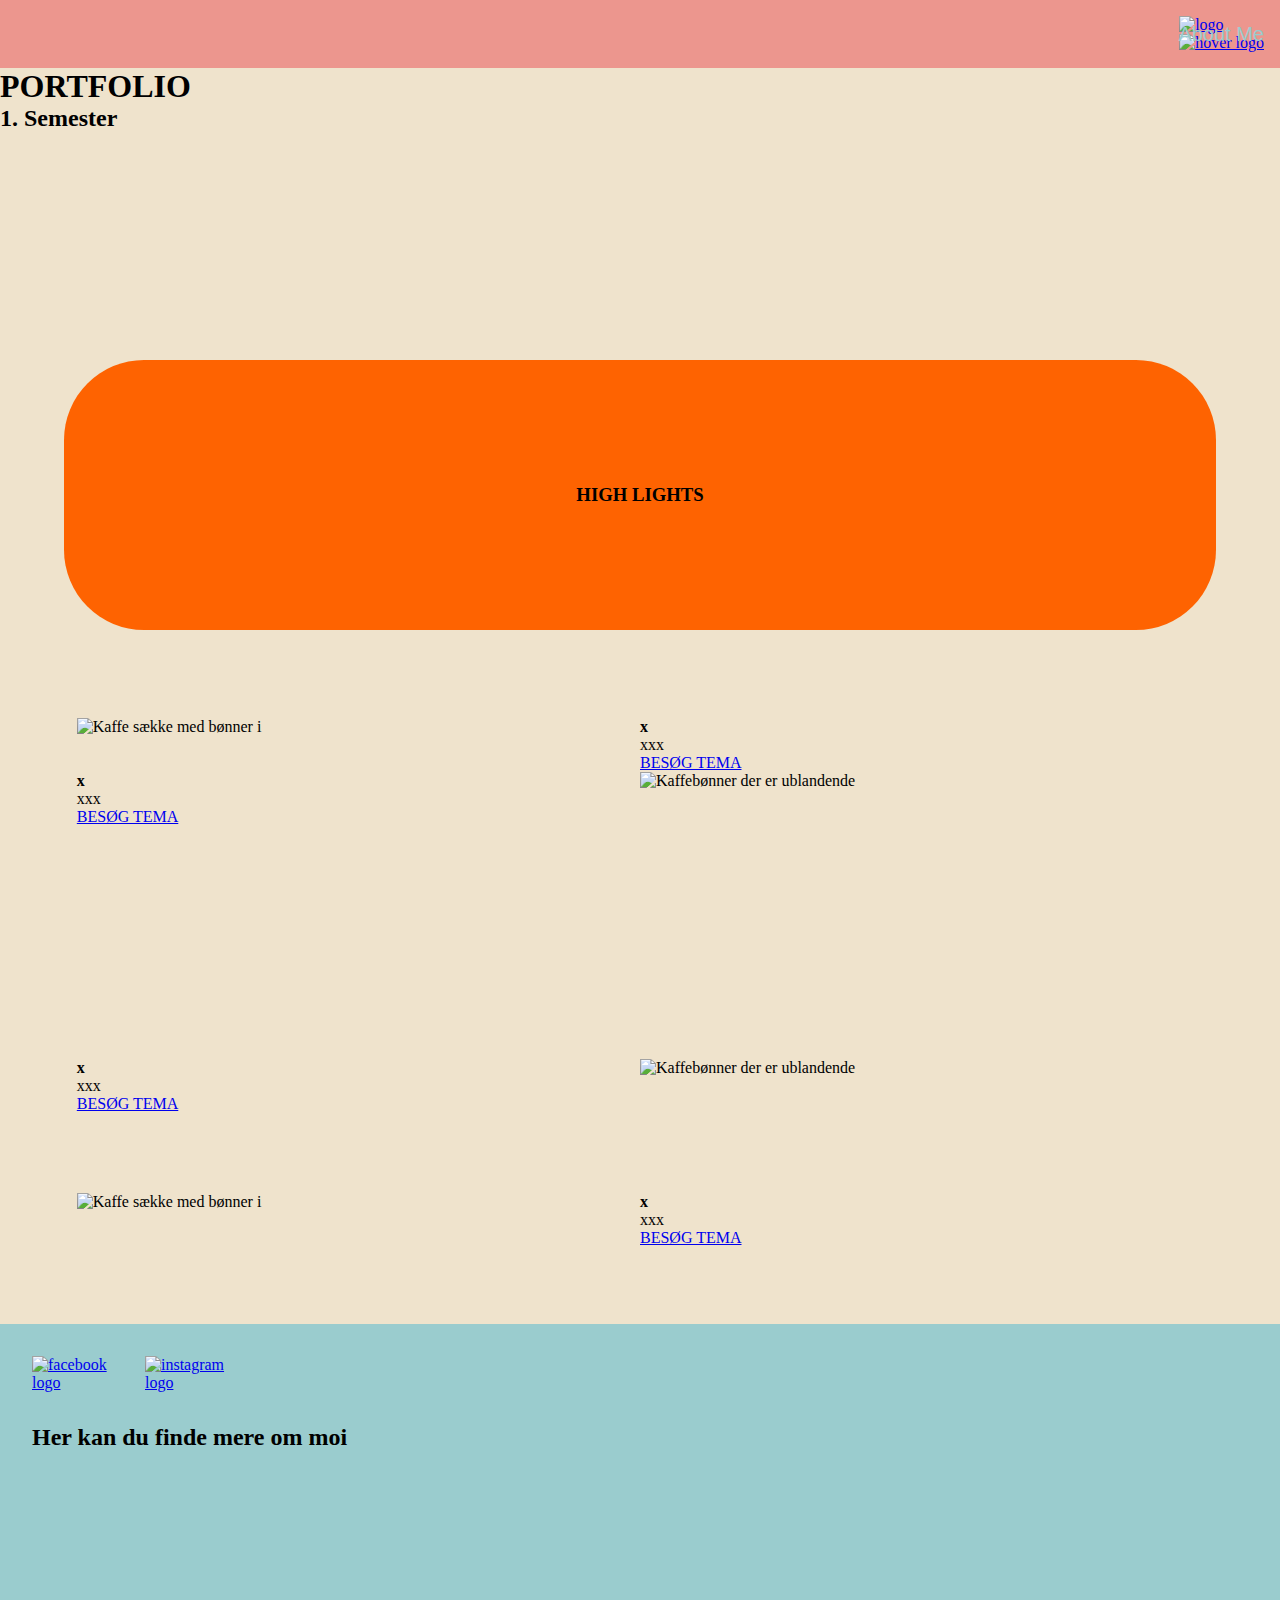
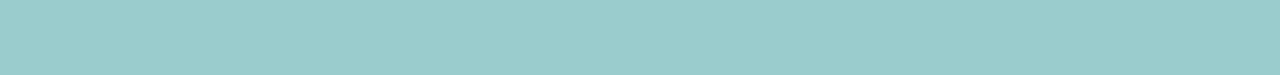
==== index.html @ 937b58b4 "forside, header, footer" ====
<!DOCTYPE html>
<html lang="da">

<head>
    <meta charset="UTF-8">
    <meta name="viewport" content="width=device-width, initial-scale=1.0">

    <meta name="robots" content="noindex">
    <title>Portfolio</title>
    <link rel="stylesheet" href="general.css">
</head>

<body>
    <header>
        <div class="burger-menu" id="burgerMenu">
            <span></span>
            <span></span>
            <span></span>
        </div>

        <ul id="menuList1">
            <li class="About"><a href="About.html">About Me</a></li>
        </ul>

        <a class="logo" href="index.html">
            <img src="img/logos/mokkariet_logo_cream.webp" alt="logo" class="base-image">
            <img src="img/logos/mokkariet_logo_d_brown.webp" alt="hover logo" class="hover-image"></a>

        <ul id="menuList2">
            <li class="Tema2"><a href="tema2.html">Tema 2</a></li>
            <li class="Tema3"><a href="tema3.html">Tema 3</a></li>
            <li class="Tema4"><a href="tema4.html">Tema 4</a></li>
            <li class="Tema5"><a href="tema5.html">Tema 5</a></li>
        </ul>
    </header>

    <main>
        <h1>PORTFOLIO</h1>
        <h2>1. Semester</h2>
        <div class="forside_menu">
            <img src="img/" alt="">
            <img src="img/" alt="">
            <img src="img/" alt="">
            <img src="img/" alt="">
        </div>

        <div>
            <video class="video" src="img/groovy_mov.mp4" width="1280" height="1024" autoplay loop muted></video>
            <div class="high_lights">
                <h3>HIGH LIGHTS</h3>
            </div>
        </div>



        <div class="sektion_z">
            <div class="billede_v">
                <img class="sektion_img" src="img/marie_billeder/kaffe.jpg" alt="Kaffe sække med bønner i">
                <div class="tekst_h">
                    <h4>x</h4>
                    <p>xxx</p>
                    <div class="grid_knap">
                        <a class="knap" href="kaffebaren.html">BESØG TEMA</a>
                    </div>
                </div>
            </div>

            <div class="billede_h">
                <div class="tekst_v">
                    <h4>x</h4>
                    <p>xxx</p>
                    <div class="grid_knap">
                        <a class="knap" href="kaffebaren.html">BESØG TEMA</a>
                    </div>
                </div>
                <img class="sektion_img" src="img/marie_billeder/kaffeb_u.jpg" alt="Kaffebønner der er ublandende">
            </div>
        </div>

        <div class="sektion_z">
            <div class="billede_h">
                <div class="tekst_v">
                    <h4>x</h4>
                    <p>xxx</p>
                    <div class="grid_knap">
                        <a class="knap" href="kaffebaren.html">BESØG TEMA</a>
                    </div>
                </div>
                <img class="sektion_img" src="img/marie_billeder/kaffeb_u.jpg" alt="Kaffebønner der er ublandende">
            </div>

            <div class="billede_v">
                <img class="sektion_img" src="img/marie_billeder/kaffe.jpg" alt="Kaffe sække med bønner i">
                <div class="tekst_h">
                    <h4>x</h4>
                    <p>xxx</p>
                    <div class="grid_knap">
                        <a class="knap" href="kaffebaren.html">BESØG TEMA</a>
                    </div>
                </div>
            </div>
        </div>


    </main>



    <footer>
        <div>
            <div class="find_os">
                <div class="logos">
                    <a href="https://www.facebook.com/Mokkarietjagtvej/?ref=bookmarks" class="facebook"><img
                            src="img/logos/facebook.png" alt="facebook logo"></a>
                    <a href="https://www.instagram.com/mokkariet/" class="instagram"><img src="img/logos/instagram.png"
                            alt="instagram logo"></a>
                </div>

                <h2>Her kan du finde mere om moi</h2>
            </div>

            <div class="footer_tekst">

            </div>
        </div>

    </footer>
    <script src="script.js"></script>

</body>
---- general.css ----
* {
  margin: 0;
  padding: 0;
  box-sizing: border-box;
}
img {
  width: 100%;
  height: auto;
  display: block;
}

/****variable****/
/** farver **/
:root {
  --blue: #9accce;
  --yellow: #f3bd06;
  --beige: #efe3cc;
  --orange: #fe6301;
  --pink: #ec968e;
  --black: #050000;
}

/*** header og menu ***/
header {
  background-color: var(--pink);
  justify-content: space-between;
}
/**** burger menu ****/
.burger-menu {
  display: flex;
  flex-direction: column;
  justify-content: space-between;
  width: 30px;
  height: 20px;
  cursor: pointer;
  position: absolute;
  top: 20px;
  right: 15px;
  z-index: 1100;
}

.burger-menu span {
  display: block;
  height: 3px;
  background-color: var(--blue);
  border-radius: 2px;
  transition: 0.3s;
}

.burger-menu:hover span {
  background-color: var(--yellow);
}

#menuList2 {
  display: none;
  flex-direction: column;
  justify-content: center;
  align-items: center;
  position: sticky; /* Gør menuen positioneret i hele vinduet */
  top: 0;
  left: 0;
  width: 100vw; /* Fuld bredde */
  height: 100vh; /* Fuld højde */
  background-color: var(--pink);
  z-index: 1000;
  gap: 20px; /* Mellemrum mellem elementer */
  text-decoration: none;
  color: var(--blue);
}

#menuList2.active {
  display: flex;
}

#menuList2 li {
  text-align: center;
}

header ul li a {
  text-decoration: none;
  color: var(--blue);
  font-size: 125%;
  font-family: Verdana, Geneva, Tahoma, sans-serif;
}
header ul li a:hover {
  color: var(--yellow);
}

/** body **/
body {
  background-color: var(--beige);
}
/** forside billede menu **/
.forside_menu {
  display: grid;
  grid-template-columns: repeat(2, 1fr);
  gap: 10px;
  width: 100%;
  grid-template-rows: auto auto auto;
  margin-bottom: 5rem;
}

.forside_menu img {
  width: 100%;
  height: auto;
  object-fit: cover;
  display: block;
}

/*** high lights sektion ***/
.video {
  position: relative;
  width: 100%;
  max-height: 30vh;
  top: 0;
  left: 0;
  object-fit: cover;
  margin-bottom: 15vh;
}

.high_lights {
  position: absolute;
  top: 60%;
  left: 50%;
  transform: translate(-50%, -50%);
  z-index: 10;
  background-color: var(--orange);
  width: 90vw;
  height: 30vh;
  border-radius: 5rem;
  display: flex;
  justify-content: center;
  align-items: center;
}

/**** ****/
.sektion_z {
  padding: 6vw;
}

.billede_v {
  display: grid;
  grid-template-columns: repeat(2, 1fr);
  margin-left: 0;
}

.tekst_h {
  margin-right: 0;
}

.billede_h {
  display: grid;
  grid-template-columns: repeat(2, 1fr);
  margin-left: 0;
  margin-bottom: 5rem;
}

.tekst_v {
  padding-top: 0;
  margin-right: 0;
}

/*******Footer******/
footer {
  background-color: var(--blue);
  display: grid;
  grid-template-columns: repeat(2, 1fr);
}

.logos {
  display: flex;
  cursor: pointer;
  padding-bottom: 2rem;
  position: static;
  top: 0;
  left: 0;
  width: 214px;
  height: auto;
  gap: 1rem;
}

.logos a:hover {
  filter: brightness(7);
  transition: transform 0.3s ease;
}

.find_os {
  padding: 2rem;
}

.footer_tekst {
  padding-left: 2rem;
  padding-bottom: 12rem;
}

/******  Desktop  *******/
@media (min-width: 800px) {
  /**** burger menu ****/
  .burger-menu {
    display: none;
    position: absolute;
  }

  /*** header ***/
  header {
    display: flex;
    justify-content: flex-end;
    align-items: center;
    position: relative;
    padding: 1rem;
  }

  #menuList1 {
    display: flex;
    list-style: none;
    gap: 20px;
    margin: 0;
    padding: 0;
    position: absolute;
  }

  /*** high light sektion ***/
  .high_lights {
    top: 55%;
  }

  /*****************/
  .forside_menu {
    grid-template-columns: repeat(4, 1fr);
  }
}
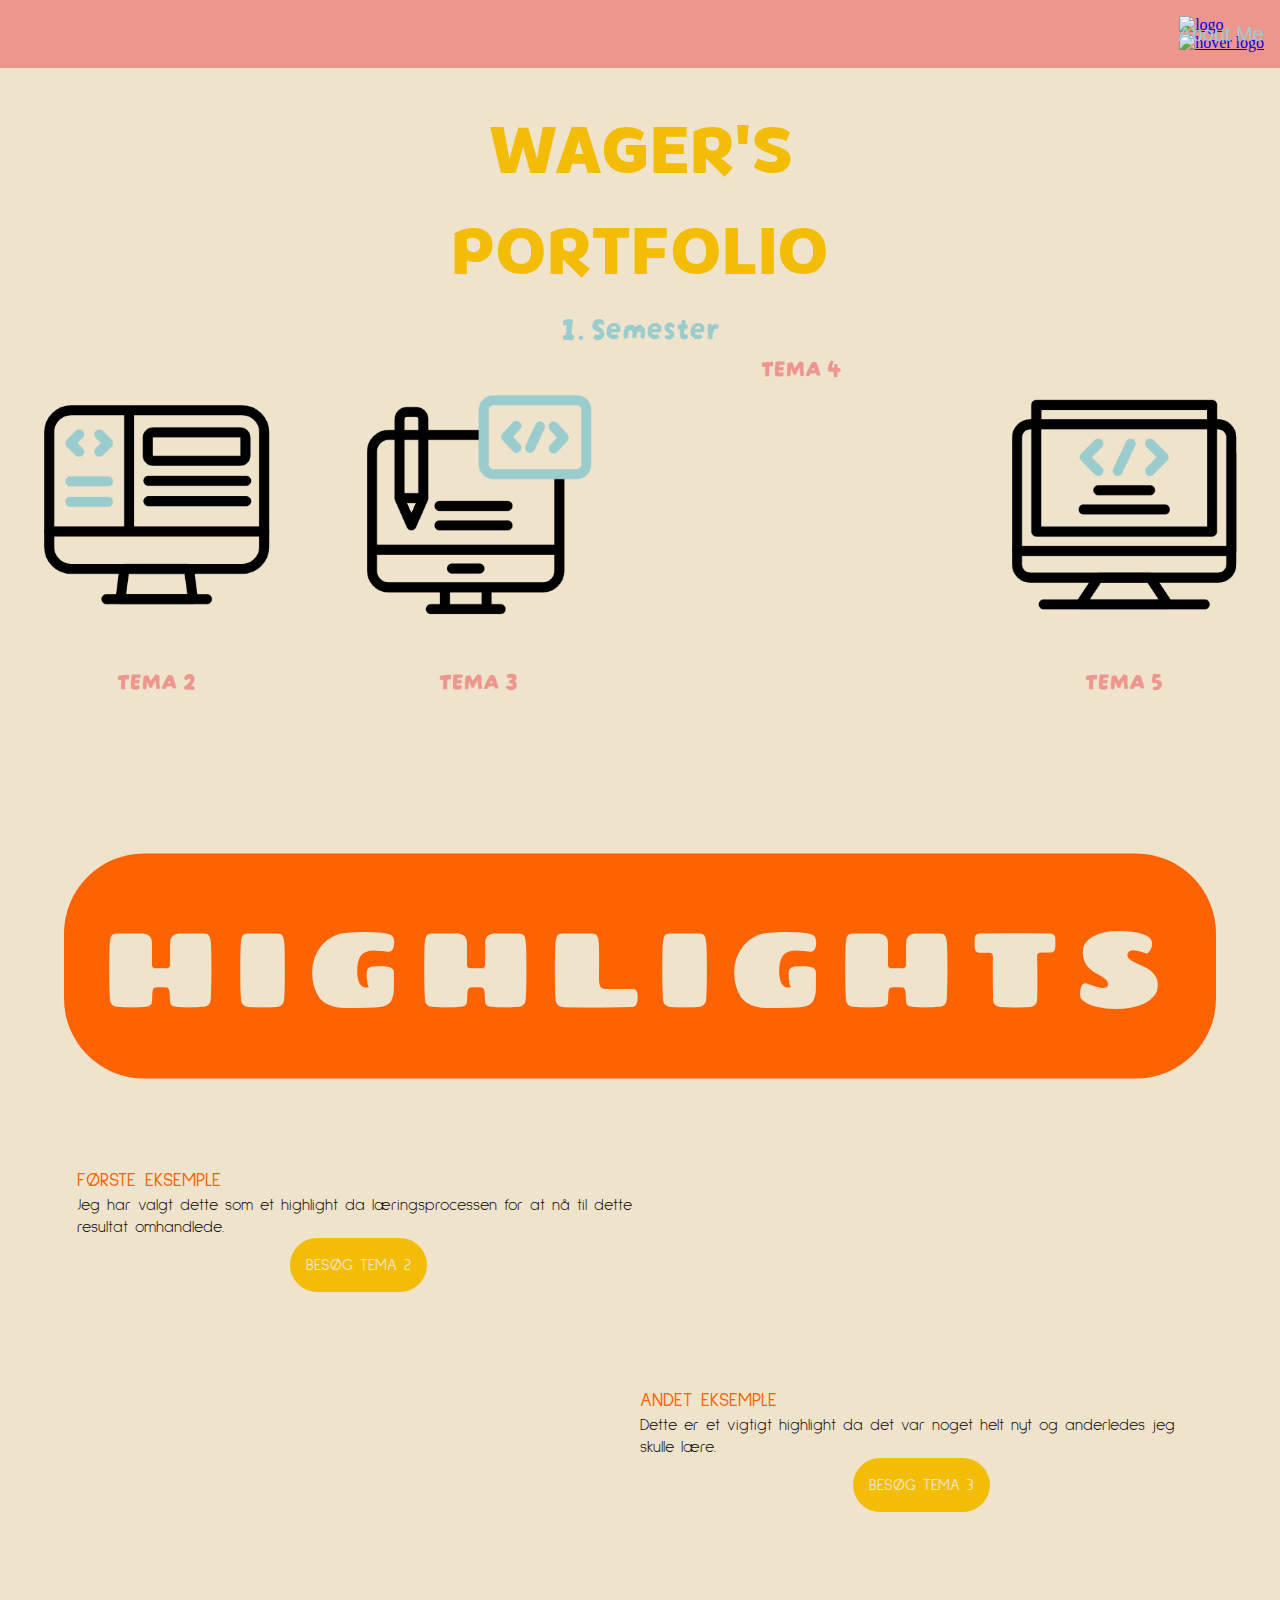
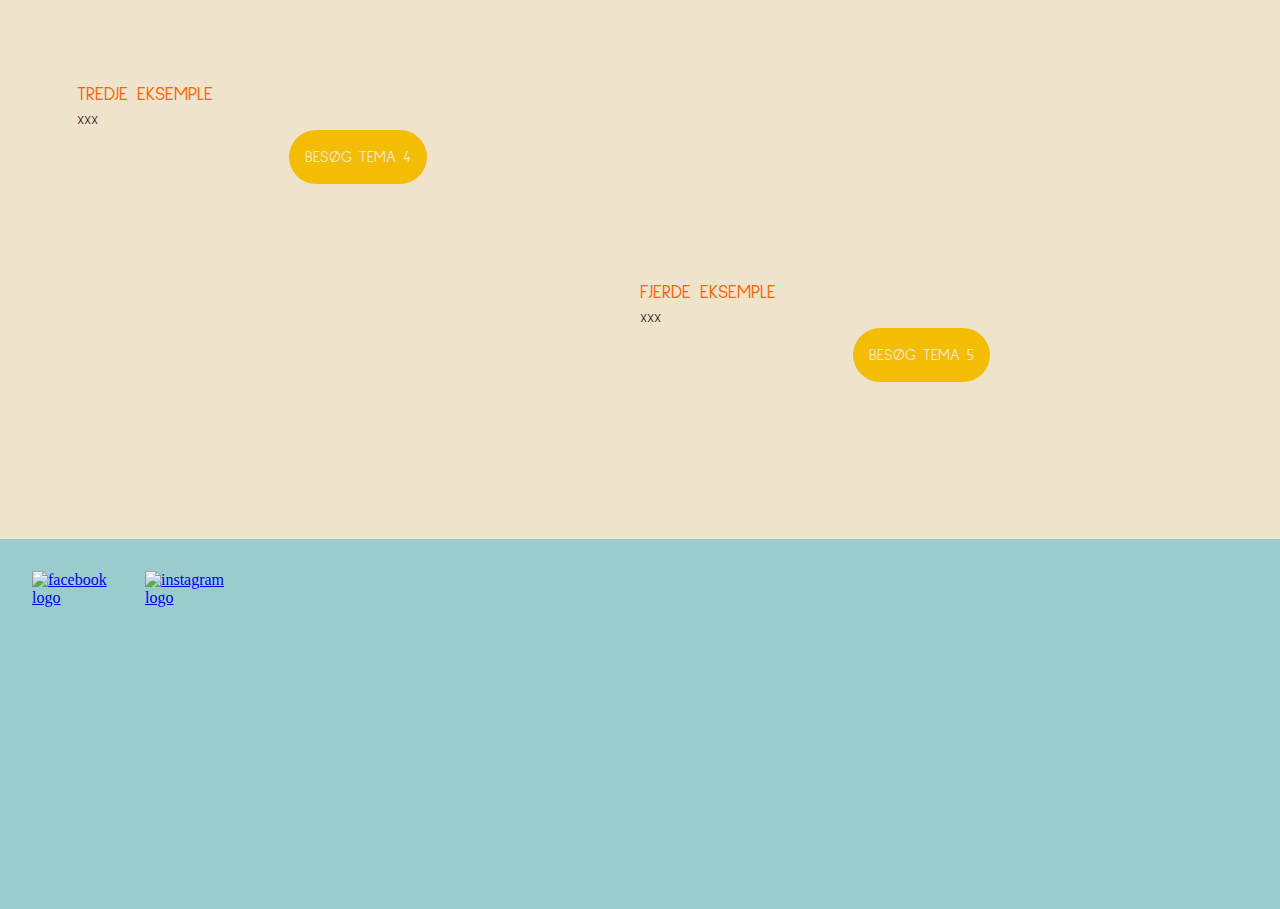
==== commit 6ad0bd82: "update" ====
--- a/index.html
+++ b/index.html
@@ -4,7 +4,11 @@
 <head>
     <meta charset="UTF-8">
     <meta name="viewport" content="width=device-width, initial-scale=1.0">
-
+    <link rel="preconnect" href="https://fonts.googleapis.com">
+    <link rel="preconnect" href="https://fonts.gstatic.com" crossorigin>
+    <link
+        href="https://fonts.googleapis.com/css2?family=Braah+One&family=Chango&family=Darumadrop+One&family=Sulphur+Point:wght@300;400;700&display=swap"
+        rel="stylesheet">
     <meta name="robots" content="noindex">
     <title>Portfolio</title>
     <link rel="stylesheet" href="general.css">
@@ -19,7 +23,7 @@
         </div>
 
         <ul id="menuList1">
-            <li class="About"><a href="About.html">About Me</a></li>
+            <li class="About"><a href="about.html">About Me</a></li>
         </ul>
 
         <a class="logo" href="index.html">
@@ -35,67 +39,96 @@
     </header>
 
     <main>
-        <h1>PORTFOLIO</h1>
-        <h2>1. Semester</h2>
+        <div class="forside_sektion">
+            <h1>WAGER'S
+                <br>
+                PORTFOLIO
+            </h1>
+            <h2>1. Semester</h2>
+        </div>
         <div class="forside_menu">
-            <img src="img/" alt="">
-            <img src="img/" alt="">
-            <img src="img/" alt="">
-            <img src="img/" alt="">
+            <a class="menu_img" href="tema2.html">
+                <img src="img/web-developer.png" alt="" class="base-image">
+                <div class="hover-overlay"> <img src="img/web-developer_1_2.gif" alt="hover" class="hover-image"></div>
+                <div class="menu-text">TEMA 2</div>
+            </a>
+
+            <a class="menu_img" href="tema3.html">
+                <img src="img/coding.png" alt="" class="base-image">
+                <div class="hover-overlay"> <img src="img/coding_1_2.gif" alt="hover" class="hover-image"></div>
+                <div class="menu-text">TEMA 3</div>
+            </a>
+
+            <a class="menu_img" href="tema4.html">
+                <img src="img/" alt="" class="base-image">
+                <div class="hover-overlay"> <img src="img" alt="hover" class="hover-image"></div>
+                <div class="menu-text">TEMA 4</div>
+            </a>
+
+            <a class="menu_img" href="tema5.html">
+                <img src="img/computer.png" alt="" class="base-image">
+                <div class="hover-overlay"> <img src="img/computer_1_2.gif" alt="hover" class="hover-image"></div>
+                <div class="menu-text">TEMA 5</div>
+            </a>
+
         </div>
 
-        <div>
+
+        <div class="h-l_sektion">
             <video class="video" src="img/groovy_mov.mp4" width="1280" height="1024" autoplay loop muted></video>
             <div class="high_lights">
-                <h3>HIGH LIGHTS</h3>
+                <h3>HIGHLIGHTS</h3>
             </div>
         </div>
 
 
 
         <div class="sektion_z">
-            <div class="billede_v">
-                <img class="sektion_img" src="img/marie_billeder/kaffe.jpg" alt="Kaffe sække med bønner i">
-                <div class="tekst_h">
-                    <h4>x</h4>
-                    <p>xxx</p>
+            <div class="billede_h">
+                <div class="tekst_v">
+                    <h4>FØRSTE EKSEMPLE</h4>
+                    <p>Jeg har valgt dette som et highlight da læringsprocessen for at nå til dette resultat omhandlede.
+                    </p>
                     <div class="grid_knap">
-                        <a class="knap" href="kaffebaren.html">BESØG TEMA</a>
+                        <a class="knap" href="tema2.html">BESØG TEMA 2</a>
                     </div>
                 </div>
+                <img class="sektion_img" src="img/marie_billeder/kaffeb_u.jpg" alt="">
             </div>
 
-            <div class="billede_h">
-                <div class="tekst_v">
-                    <h4>x</h4>
-                    <p>xxx</p>
+            <div class="billede_v">
+                <img class="sektion_img" src="img/marie_billeder/kaffe.jpg" alt="">
+                <div class="tekst_h">
+                    <h4>ANDET EKSEMPLE</h4>
+                    <p>Dette er et vigtigt highlight da det var noget helt nyt og anderledes jeg skulle lære.</p>
+
                     <div class="grid_knap">
-                        <a class="knap" href="kaffebaren.html">BESØG TEMA</a>
+                        <a class="knap" href="tema3.html">BESØG TEMA 3</a>
                     </div>
                 </div>
-                <img class="sektion_img" src="img/marie_billeder/kaffeb_u.jpg" alt="Kaffebønner der er ublandende">
             </div>
         </div>
 
         <div class="sektion_z">
             <div class="billede_h">
                 <div class="tekst_v">
-                    <h4>x</h4>
+                    <h4>TREDJE EKSEMPLE</h4>
                     <p>xxx</p>
                     <div class="grid_knap">
-                        <a class="knap" href="kaffebaren.html">BESØG TEMA</a>
+                        <a class="knap" href="tema4.html">BESØG TEMA 4</a>
                     </div>
                 </div>
-                <img class="sektion_img" src="img/marie_billeder/kaffeb_u.jpg" alt="Kaffebønner der er ublandende">
+                <img class="sektion_img" src="img/marie_billeder/kaffeb_u.jpg" alt="">
             </div>
 
             <div class="billede_v">
-                <img class="sektion_img" src="img/marie_billeder/kaffe.jpg" alt="Kaffe sække med bønner i">
+                <img class="sektion_img" src="img/marie_billeder/kaffe.jpg" alt="">
                 <div class="tekst_h">
-                    <h4>x</h4>
+                    <h4>FJERDE EKSEMPLE</h4>
                     <p>xxx</p>
+
                     <div class="grid_knap">
-                        <a class="knap" href="kaffebaren.html">BESØG TEMA</a>
+                        <a class="knap" href="tema5.html">BESØG TEMA 5</a>
                     </div>
                 </div>
             </div>
--- a/general.css
+++ b/general.css
@@ -20,6 +20,41 @@
   --black: #050000;
 }
 
+/****  FONTS  ****/
+h1 {
+  font-family: "Braah One", serif;
+  font-weight: 400;
+  font-style: normal;
+  color: var(--yellow);
+  font-size: 450%;
+}
+h2 {
+  font-family: "Darumadrop One", serif;
+  font-weight: 400;
+  font-style: normal;
+  color: var(--blue);
+  font-size: 200%;
+}
+h3 {
+  font-family: "Chango", serif;
+  font-weight: 400;
+  font-style: normal;
+  letter-spacing: 1.3vw;
+}
+h4 {
+  font-family: "Sulphur Point", serif;
+  font-weight: 400;
+  font-style: normal;
+  font-size: 120%;
+  color: var(--orange);
+}
+p {
+  font-family: "Sulphur Point", serif;
+  font-weight: 300;
+  font-style: normal;
+  color: var(--black);
+}
+
 /*** header og menu ***/
 header {
   background-color: var(--pink);
@@ -60,11 +95,12 @@
   top: 0;
   left: 0;
   width: 100vw; /* Fuld bredde */
-  height: 100vh; /* Fuld højde */
+  height: 100vw; /* Fuld højde */
   background-color: var(--pink);
   z-index: 1000;
   gap: 20px; /* Mellemrum mellem elementer */
   text-decoration: none;
+  list-style: none;
   color: var(--blue);
 }
 
@@ -90,24 +126,81 @@
 body {
   background-color: var(--beige);
 }
+
+.forside_sektion {
+  padding-top: 2rem;
+  text-align: center;
+}
+
+.formål {
+  padding: 6%;
+  padding-top: 1.5%;
+  text-align: left;
+}
+
 /** forside billede menu **/
 .forside_menu {
   display: grid;
   grid-template-columns: repeat(2, 1fr);
+  justify-items: center;
   gap: 10px;
   width: 100%;
   grid-template-rows: auto auto auto;
-  margin-bottom: 5rem;
-}
-
-.forside_menu img {
+  margin-bottom: 1rem;
+}
+
+.menu_img {
+  text-align: center;
+  position: relative; /* Gør det muligt for overlayet at positionere sig korrekt */
+}
+
+.menu_img img {
   width: 100%;
   height: auto;
   object-fit: cover;
   display: block;
 }
 
+.menu-text {
+  font-family: "Darumadrop One", serif;
+  font-size: 1.5rem;
+  color: var(--pink);
+}
+
+.forside_menu a {
+  text-decoration: none;
+}
+
+/**** hover på forside menu img ****/
+.hover-overlay {
+  position: absolute; /* Overlay dækker hele <a> */
+  top: 0;
+  left: 0;
+  width: 100%;
+  height: 100%;
+  color: var(--pink); /* Tekstfarve */
+  display: flex;
+  justify-content: center;
+  align-items: center;
+  opacity: 0; /* Skjult som standard */
+  transition: opacity 0.3s ease; /* Glidende overgang ved hover */
+}
+
+.menu_img:hover .base-image {
+  opacity: 0; /* Base-image bliver usynlig */
+}
+
+.menu_img:hover .hover-overlay {
+  opacity: 1;
+}
+
 /*** high lights sektion ***/
+.h-l_sektion {
+  position: relative;
+  display: grid;
+  place-items: center;
+}
+
 .video {
   position: relative;
   width: 100%;
@@ -115,25 +208,27 @@
   top: 0;
   left: 0;
   object-fit: cover;
-  margin-bottom: 15vh;
+  margin-bottom: 10vh;
 }
 
 .high_lights {
   position: absolute;
-  top: 60%;
+  top: 65%;
   left: 50%;
   transform: translate(-50%, -50%);
   z-index: 10;
   background-color: var(--orange);
   width: 90vw;
-  height: 30vh;
+  height: 25vh;
   border-radius: 5rem;
   display: flex;
   justify-content: center;
   align-items: center;
-}
-
-/**** ****/
+  font-size: 7vw;
+  color: var(--beige);
+}
+
+/**** zigzag sektion ****/
 .sektion_z {
   padding: 6vw;
 }
@@ -160,11 +255,39 @@
   margin-right: 0;
 }
 
+/** knap **/
+.grid_knap {
+  display: flex;
+  justify-content: center;
+  padding-bottom: 1rem;
+  margin: 0 auto;
+  padding-top: 0;
+}
+.knap {
+  font-family: "Sulphur Point", serif;
+  font-weight: 400;
+  font-style: normal;
+  color: var(--beige);
+  background-color: var(--yellow);
+  text-align: center;
+  padding: 1rem;
+  cursor: pointer;
+  text-decoration: none;
+  border-radius: 3rem;
+}
+/***hover***/
+.knap:hover {
+  background-color: var(--pink);
+  color: var(--beige);
+  transition: color 1s ease-in;
+}
+
 /*******Footer******/
 footer {
   background-color: var(--blue);
   display: grid;
   grid-template-columns: repeat(2, 1fr);
+  margin-top: 4rem;
 }
 
 .logos {
@@ -220,9 +343,6 @@
   }
 
   /*** high light sektion ***/
-  .high_lights {
-    top: 55%;
-  }
 
   /*****************/
   .forside_menu {
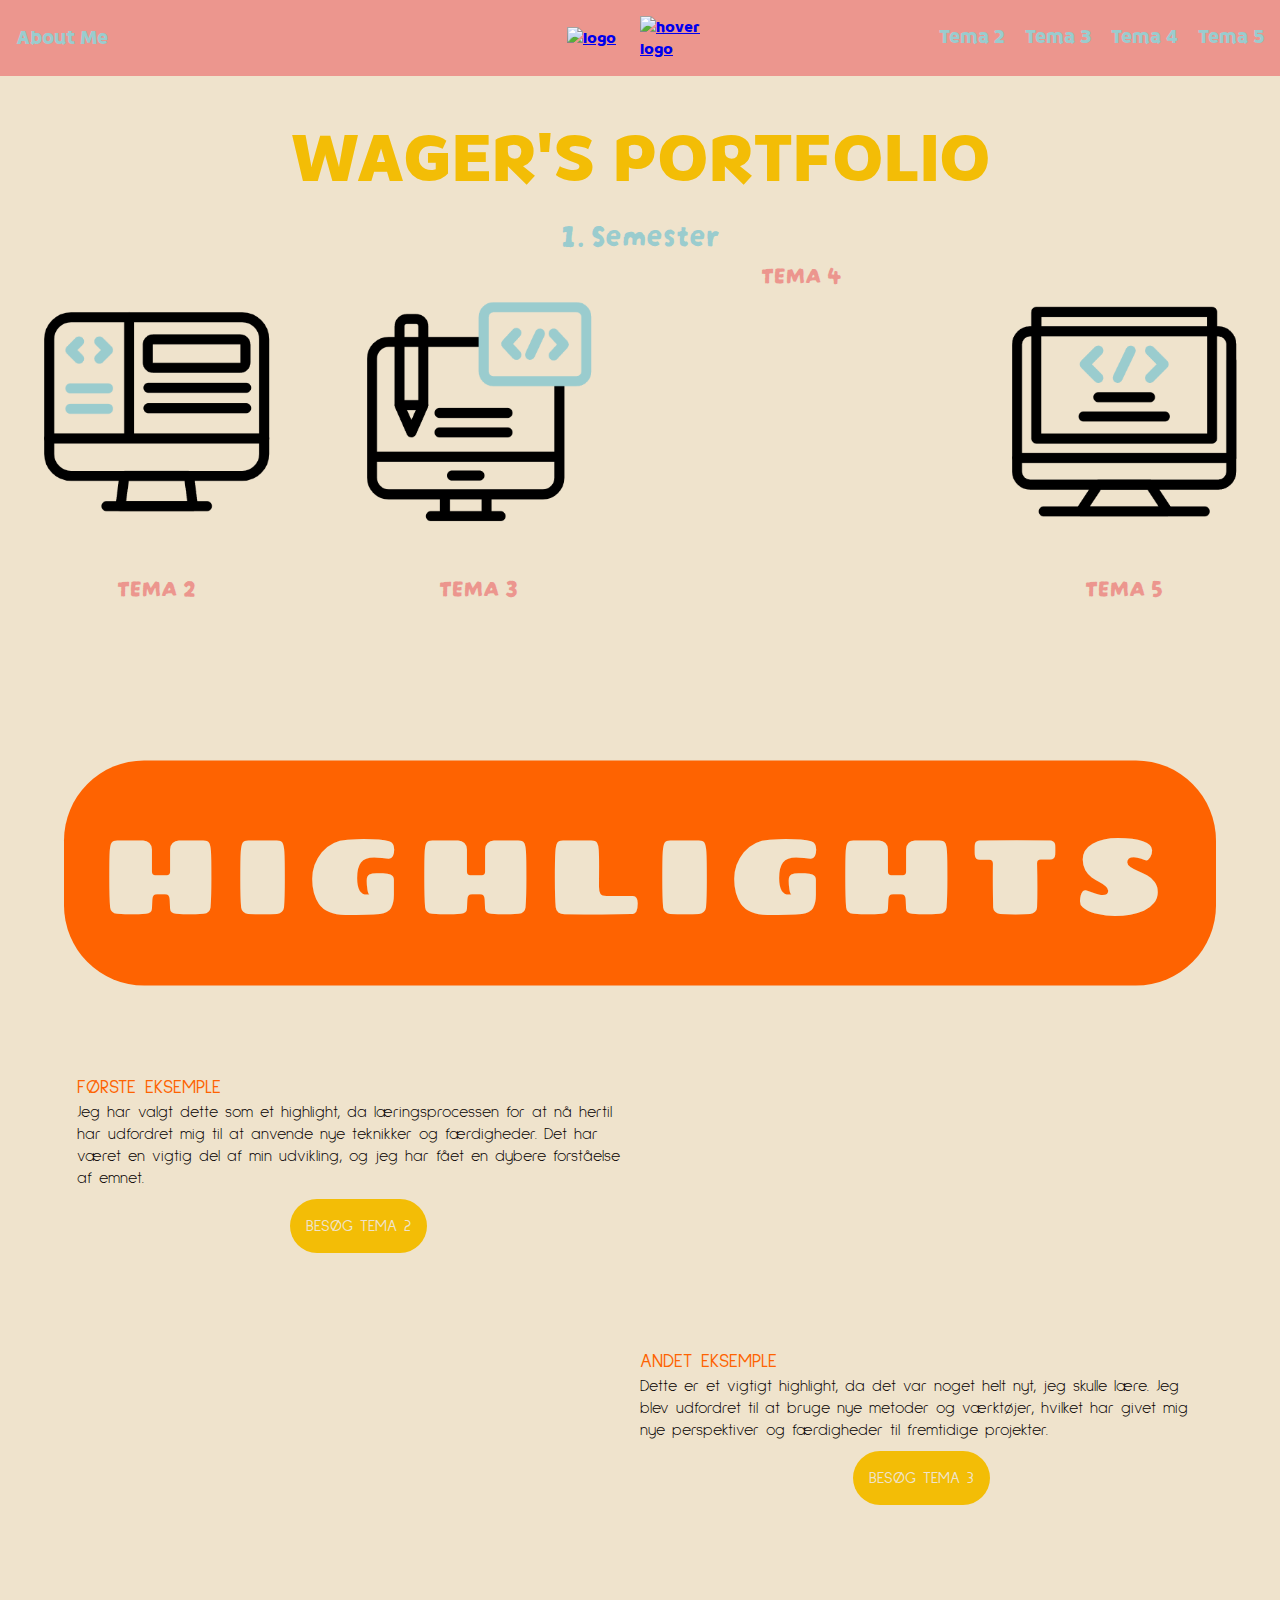
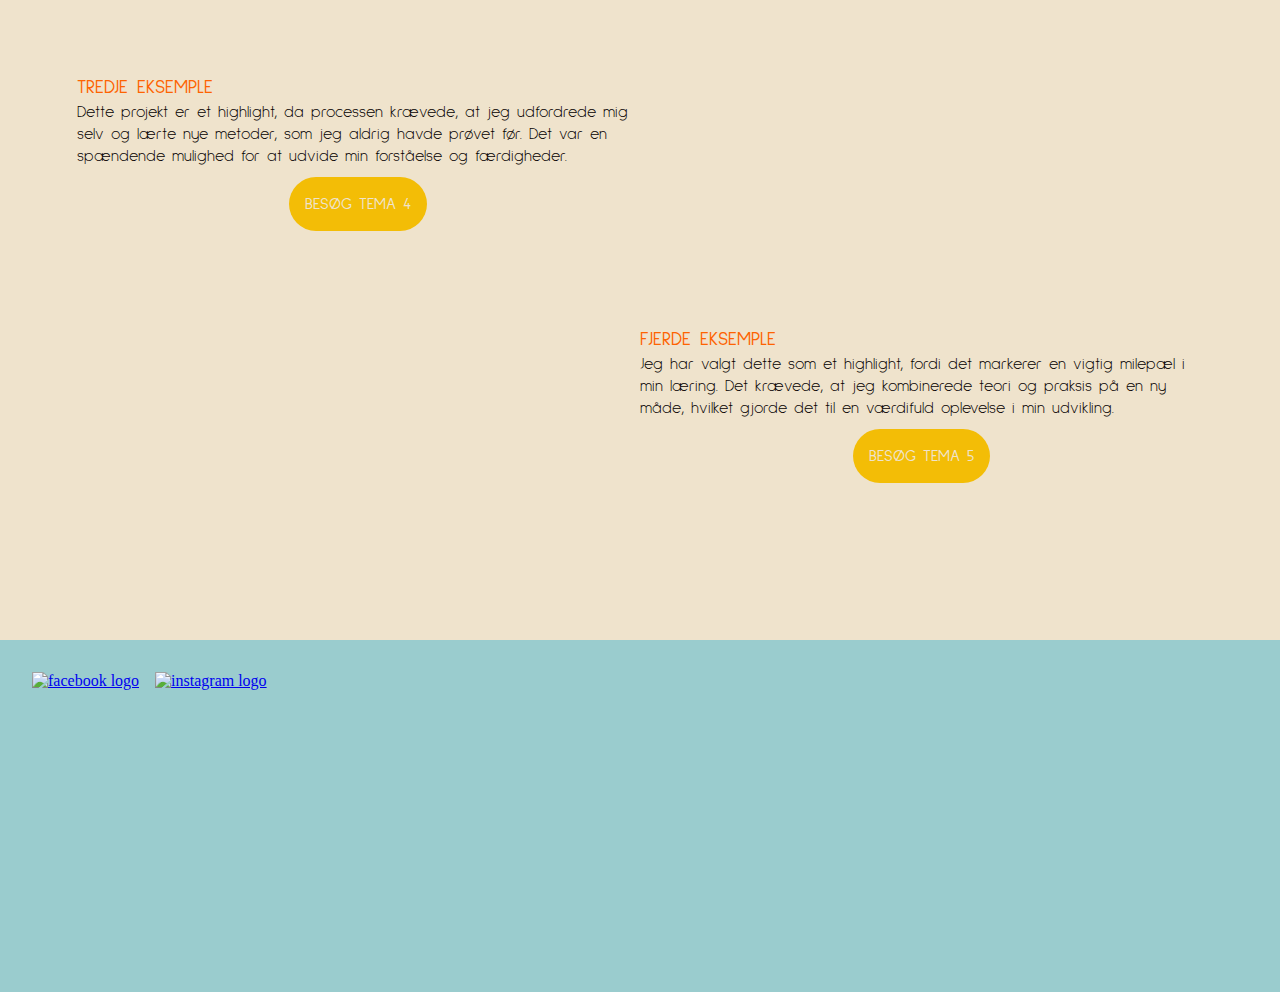
==== commit 9536b263: "update2" ====
--- a/index.html
+++ b/index.html
@@ -41,7 +41,6 @@
     <main>
         <div class="forside_sektion">
             <h1>WAGER'S
-                <br>
                 PORTFOLIO
             </h1>
             <h2>1. Semester</h2>
@@ -87,7 +86,10 @@
             <div class="billede_h">
                 <div class="tekst_v">
                     <h4>FØRSTE EKSEMPLE</h4>
-                    <p>Jeg har valgt dette som et highlight da læringsprocessen for at nå til dette resultat omhandlede.
+                    <p>Jeg har valgt dette som et highlight, da læringsprocessen for at nå hertil har udfordret mig til
+                        at anvende nye
+                        teknikker og færdigheder. Det har været en vigtig del af min udvikling, og jeg har fået en
+                        dybere forståelse af emnet.
                     </p>
                     <div class="grid_knap">
                         <a class="knap" href="tema2.html">BESØG TEMA 2</a>
@@ -100,7 +102,10 @@
                 <img class="sektion_img" src="img/marie_billeder/kaffe.jpg" alt="">
                 <div class="tekst_h">
                     <h4>ANDET EKSEMPLE</h4>
-                    <p>Dette er et vigtigt highlight da det var noget helt nyt og anderledes jeg skulle lære.</p>
+                    <p>Dette er et vigtigt highlight, da det var noget helt nyt, jeg skulle lære. Jeg blev udfordret til
+                        at bruge nye metoder
+                        og værktøjer, hvilket har givet mig nye perspektiver og færdigheder til fremtidige projekter.
+                    </p>
 
                     <div class="grid_knap">
                         <a class="knap" href="tema3.html">BESØG TEMA 3</a>
@@ -113,7 +118,10 @@
             <div class="billede_h">
                 <div class="tekst_v">
                     <h4>TREDJE EKSEMPLE</h4>
-                    <p>xxx</p>
+                    <p>Dette projekt er et highlight, da processen krævede, at jeg udfordrede mig selv og lærte nye
+                        metoder, som jeg aldrig
+                        havde prøvet før. Det var en spændende mulighed for at udvide min forståelse og færdigheder.
+                    </p>
                     <div class="grid_knap">
                         <a class="knap" href="tema4.html">BESØG TEMA 4</a>
                     </div>
@@ -125,7 +133,10 @@
                 <img class="sektion_img" src="img/marie_billeder/kaffe.jpg" alt="">
                 <div class="tekst_h">
                     <h4>FJERDE EKSEMPLE</h4>
-                    <p>xxx</p>
+                    <p>Jeg har valgt dette som et highlight, fordi det markerer en vigtig milepæl i min læring. Det
+                        krævede, at jeg kombinerede
+                        teori og praksis på en ny måde, hvilket gjorde det til en værdifuld oplevelse i min udvikling.
+                    </p>
 
                     <div class="grid_knap">
                         <a class="knap" href="tema5.html">BESØG TEMA 5</a>
--- a/general.css
+++ b/general.css
@@ -57,21 +57,56 @@
 
 /*** header og menu ***/
 header {
+  display: flex;
+  justify-content: center;
+  align-items: center;
+  position: relative;
   background-color: var(--pink);
   justify-content: space-between;
-}
+  font-family: "Braah One", serif;
+  padding: 1rem;
+  flex-direction: column;
+}
+
+header ul li a {
+  text-decoration: none;
+  color: var(--blue);
+  font-size: 125%;
+}
+header ul li a:hover {
+  color: var(--yellow);
+}
+
+/** logo **/
+header .logo {
+  display: flex;
+  align-items: center;
+  justify-content: center;
+  z-index: 1100;
+}
+
+header .logo img {
+  max-height: 60px;
+  transition: transform 0.3s ease;
+}
+
+header .logo img:hover {
+  transform: scale(1.1);
+}
+
 /**** burger menu ****/
 .burger-menu {
   display: flex;
   flex-direction: column;
   justify-content: space-between;
   width: 30px;
-  height: 20px;
+  height: 25px;
   cursor: pointer;
   position: absolute;
-  top: 20px;
+  top: 23px;
   right: 15px;
   z-index: 1100;
+  font-family: "Braah One", serif;
 }
 
 .burger-menu span {
@@ -86,40 +121,49 @@
   background-color: var(--yellow);
 }
 
+/** menuerne **/
+#menuList1 {
+  position: absolute;
+  top: 50%;
+  left: 0;
+  transform: translateY(-50%);
+  display: flex;
+  list-style: none;
+  gap: 20px;
+  padding-left: 1rem;
+  z-index: 1200;
+}
+
+#menuList2.active {
+  display: flex;
+  flex-direction: column;
+  justify-content: center;
+  align-items: center;
+  position: fixed;
+  top: 0;
+  left: 0;
+  width: 100vw;
+  height: 100vh;
+  z-index: 1000;
+  background-color: var(--pink); /* Baggrundsfarve */
+}
+
 #menuList2 {
   display: none;
   flex-direction: column;
   justify-content: center;
   align-items: center;
-  position: sticky; /* Gør menuen positioneret i hele vinduet */
+  position: sticky;
   top: 0;
   left: 0;
-  width: 100vw; /* Fuld bredde */
-  height: 100vw; /* Fuld højde */
+  width: 100vw;
+  height: 100vw;
   background-color: var(--pink);
   z-index: 1000;
-  gap: 20px; /* Mellemrum mellem elementer */
+  gap: 20px;
   text-decoration: none;
   list-style: none;
   color: var(--blue);
-}
-
-#menuList2.active {
-  display: flex;
-}
-
-#menuList2 li {
-  text-align: center;
-}
-
-header ul li a {
-  text-decoration: none;
-  color: var(--blue);
-  font-size: 125%;
-  font-family: Verdana, Geneva, Tahoma, sans-serif;
-}
-header ul li a:hover {
-  color: var(--yellow);
 }
 
 /** body **/
@@ -151,7 +195,7 @@
 
 .menu_img {
   text-align: center;
-  position: relative; /* Gør det muligt for overlayet at positionere sig korrekt */
+  position: relative;
 }
 
 .menu_img img {
@@ -171,23 +215,23 @@
   text-decoration: none;
 }
 
-/**** hover på forside menu img ****/
+/**** hover på forside menu img - her fik jeg lidt hjælp fra chatgpt****/
 .hover-overlay {
   position: absolute; /* Overlay dækker hele <a> */
   top: 0;
   left: 0;
   width: 100%;
   height: 100%;
-  color: var(--pink); /* Tekstfarve */
-  display: flex;
-  justify-content: center;
-  align-items: center;
-  opacity: 0; /* Skjult som standard */
-  transition: opacity 0.3s ease; /* Glidende overgang ved hover */
+  color: var(--pink);
+  display: flex;
+  justify-content: center;
+  align-items: center;
+  opacity: 0;
+  transition: opacity 0.3s ease;
 }
 
 .menu_img:hover .base-image {
-  opacity: 0; /* Base-image bliver usynlig */
+  opacity: 0;
 }
 
 .menu_img:hover .hover-overlay {
@@ -261,7 +305,7 @@
   justify-content: center;
   padding-bottom: 1rem;
   margin: 0 auto;
-  padding-top: 0;
+  padding-top: 10px;
 }
 .knap {
   font-family: "Sulphur Point", serif;
@@ -294,12 +338,8 @@
   display: flex;
   cursor: pointer;
   padding-bottom: 2rem;
-  position: static;
-  top: 0;
-  left: 0;
-  width: 214px;
-  height: auto;
   gap: 1rem;
+  z-index: 4000;
 }
 
 .logos a:hover {
@@ -321,25 +361,57 @@
   /**** burger menu ****/
   .burger-menu {
     display: none;
-    position: absolute;
   }
 
   /*** header ***/
   header {
     display: flex;
-    justify-content: flex-end;
+    justify-content: space-between;
     align-items: center;
     position: relative;
     padding: 1rem;
   }
 
-  #menuList1 {
+  header ul li a {
+    text-decoration: none;
+    color: var(--blue);
+    font-size: 125%;
+  }
+
+  header ul li a:hover {
+    color: var(--yellow);
+  }
+
+  header .logo {
+    margin: 0 auto;
+  }
+
+  /** menuerne *
+    #menuList2 {
     display: flex;
+    gap: 20px;
+    position: static;
+    flex-direction: row;
+    background-color: transparent;
+  }*/
+
+  #menuList2 {
+    display: flex; /* Vis menuen */
+    flex-direction: row;
+    justify-content: flex-end;
+    gap: 20px;
     list-style: none;
-    gap: 20px;
-    margin: 0;
-    padding: 0;
     position: absolute;
+    top: 23px;
+    right: 0;
+    padding-right: 1rem;
+    width: auto;
+    height: auto;
+    z-index: 1000;
+  }
+
+  #menuList2 li {
+    text-align: center;
   }
 
   /*** high light sektion ***/
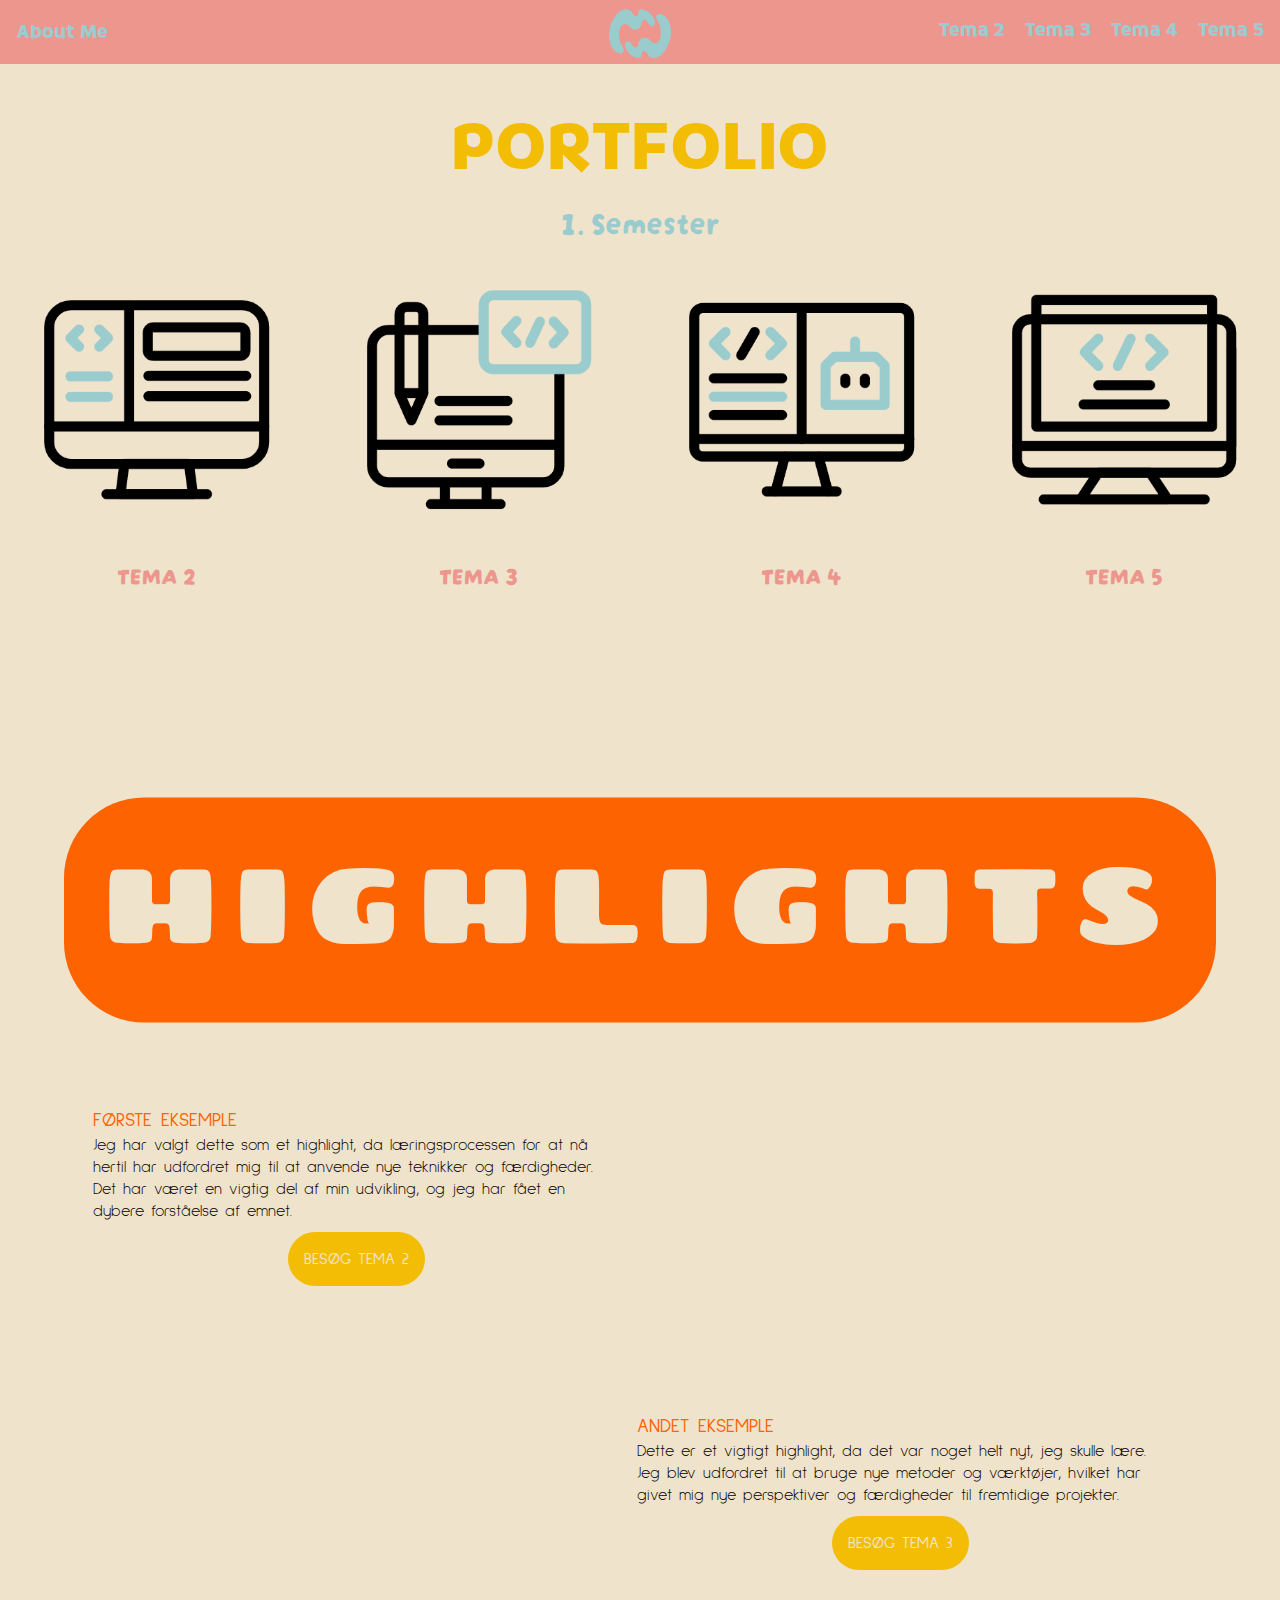
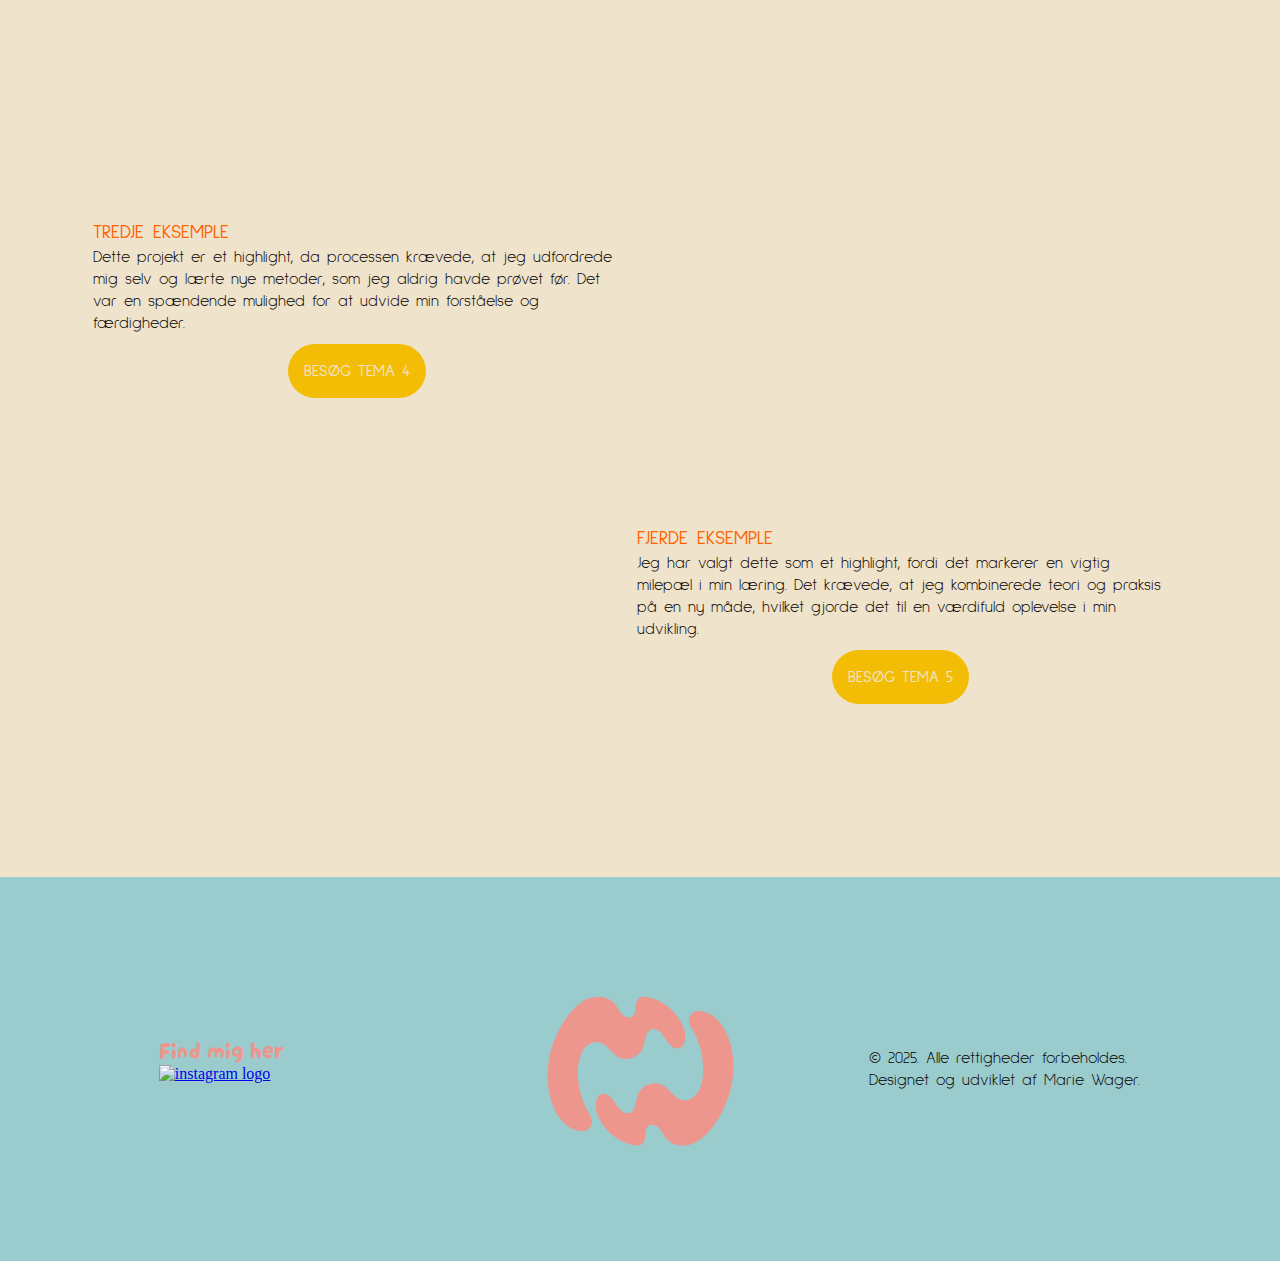
==== commit c11cda15: "update3" ====
--- a/index.html
+++ b/index.html
@@ -16,19 +16,13 @@
 
 <body>
     <header>
-        <div class="burger-menu" id="burgerMenu">
-            <span></span>
-            <span></span>
-            <span></span>
-        </div>
-
         <ul id="menuList1">
             <li class="About"><a href="about.html">About Me</a></li>
         </ul>
 
-        <a class="logo" href="index.html">
-            <img src="img/logos/mokkariet_logo_cream.webp" alt="logo" class="base-image">
-            <img src="img/logos/mokkariet_logo_d_brown.webp" alt="hover logo" class="hover-image"></a>
+        <a class="icon" href="index.html">
+            <img src="img/icon/blå_1.svg" alt="logo" class="base-icon">
+            <img src="img/icon/gul_1.svg" alt="hover logo" class="hover-icon"></a>
 
         <ul id="menuList2">
             <li class="Tema2"><a href="tema2.html">Tema 2</a></li>
@@ -36,13 +30,17 @@
             <li class="Tema4"><a href="tema4.html">Tema 4</a></li>
             <li class="Tema5"><a href="tema5.html">Tema 5</a></li>
         </ul>
+
+        <div class="burger-menu" id="burgerMenu">
+            <span></span>
+            <span></span>
+            <span></span>
+        </div>
     </header>
 
     <main>
         <div class="forside_sektion">
-            <h1>WAGER'S
-                PORTFOLIO
-            </h1>
+            <h1>PORTFOLIO</h1>
             <h2>1. Semester</h2>
         </div>
         <div class="forside_menu">
@@ -59,8 +57,8 @@
             </a>
 
             <a class="menu_img" href="tema4.html">
-                <img src="img/" alt="" class="base-image">
-                <div class="hover-overlay"> <img src="img" alt="hover" class="hover-image"></div>
+                <img src="img/animation.png" alt="" class="base-image">
+                <div class="hover-overlay"> <img src="img/animation_1_2.gif" alt="hover" class="hover-image"></div>
                 <div class="menu-text">TEMA 4</div>
             </a>
 
@@ -148,26 +146,22 @@
 
     </main>
 
-
-
     <footer>
-        <div>
-            <div class="find_os">
-                <div class="logos">
-                    <a href="https://www.facebook.com/Mokkarietjagtvej/?ref=bookmarks" class="facebook"><img
-                            src="img/logos/facebook.png" alt="facebook logo"></a>
-                    <a href="https://www.instagram.com/mokkariet/" class="instagram"><img src="img/logos/instagram.png"
-                            alt="instagram logo"></a>
-                </div>
-
-                <h2>Her kan du finde mere om moi</h2>
-            </div>
-
-            <div class="footer_tekst">
-
+        <div class="find_os">
+            <div class="logos">
+                <div class="menu-text">Find mig her</div>
+                <a href="https://www.instagram.com/" class="instagram"><img src="img/logos/instagram.png"
+                        alt="instagram logo"></a>
             </div>
         </div>
 
+        <a class="icon2" href="index.html">
+            <img src="img/icon/pink_1.svg" alt="logo" class="base-icon">
+            <img src="img/icon/gul_1.svg" alt="hover logo" class="hover-icon"></a>
+
+        <div class="footer_tekst">
+            <p>&copy; 2025. Alle rettigheder forbeholdes. <br> Designet og udviklet af Marie Wager.</p>
+        </div>
     </footer>
     <script src="script.js"></script>
 
--- a/general.css
+++ b/general.css
@@ -40,6 +40,19 @@
   font-weight: 400;
   font-style: normal;
   letter-spacing: 1.3vw;
+  margin-bottom: 1rem;
+}
+.h3_ {
+  font-family: "Chango", serif;
+  font-weight: 400;
+  font-style: normal;
+  text-align: center;
+  border-radius: 3rem;
+  background-color: var(--orange);
+  color: var(--beige);
+  padding: 1rem;
+  margin-left: 2rem;
+  margin-right: 2rem;
 }
 h4 {
   font-family: "Sulphur Point", serif;
@@ -64,7 +77,7 @@
   background-color: var(--pink);
   justify-content: space-between;
   font-family: "Braah One", serif;
-  padding: 1rem;
+  padding: 2rem;
   flex-direction: column;
 }
 
@@ -77,21 +90,40 @@
   color: var(--yellow);
 }
 
-/** logo **/
-header .logo {
+/*** icon ***/
+.icon,
+.icon2 {
   display: flex;
   align-items: center;
   justify-content: center;
   z-index: 1100;
 }
 
-header .logo img {
-  max-height: 60px;
-  transition: transform 0.3s ease;
-}
-
-header .logo img:hover {
-  transform: scale(1.1);
+.icon img {
+  position: absolute;
+  width: 4rem;
+  height: auto;
+  transition: opacity 0.3s ease;
+  display: flex;
+  align-items: center;
+  justify-content: center;
+  z-index: 1100;
+}
+
+.icon .base-icon {
+  opacity: 1;
+}
+
+.icon .hover-icon {
+  opacity: 0;
+}
+
+.icon:hover .base-icon {
+  opacity: 0;
+}
+
+.icon:hover .hover-icon {
+  opacity: 1;
 }
 
 /**** burger menu ****/
@@ -103,7 +135,7 @@
   height: 25px;
   cursor: pointer;
   position: absolute;
-  top: 23px;
+  top: 1.2rem;
   right: 15px;
   z-index: 1100;
   font-family: "Braah One", serif;
@@ -275,28 +307,47 @@
 /**** zigzag sektion ****/
 .sektion_z {
   padding: 6vw;
-}
-
-.billede_v {
   display: grid;
-  grid-template-columns: repeat(2, 1fr);
+  gap: 2rem; /* Giver plads mellem billeder og tekst */
+}
+
+.billede_v,
+.billede_h {
+  display: block;
+  margin: 0 auto;
+  max-width: 85vw;
+}
+
+.billede_v,
+.billede_h {
+  display: flex;
+  flex-direction: column;
+  justify-content: center;
+  align-items: center;
   margin-left: 0;
-}
-
-.tekst_h {
-  margin-right: 0;
-}
-
-.billede_h {
-  display: grid;
-  grid-template-columns: repeat(2, 1fr);
-  margin-left: 0;
-  margin-bottom: 5rem;
-}
-
+  margin-bottom: 1rem;
+  max-width: 85vw;
+}
+
+.tekst_h,
 .tekst_v {
-  padding-top: 0;
-  margin-right: 0;
+  margin: 0 auto;
+  max-width: 85vw;
+  text-align: left;
+  padding-top: 1rem;
+}
+
+/* i mobile skal teksterne står ovenover billederne */
+.tekst_h:last-child {
+  order: -1;
+}
+
+/*** sektion billeder ***/
+.sektion_img {
+  position: relative;
+  width: 100%;
+  object-fit: cover;
+  border-radius: 4rem;
 }
 
 /** knap **/
@@ -326,34 +377,74 @@
   transition: color 1s ease-in;
 }
 
+/** about side**/
+.about_sektion {
+  padding-top: 2rem;
+  text-align: center;
+}
+
+.about_tekst {
+  padding: 6vw;
+}
+
 /*******Footer******/
 footer {
   background-color: var(--blue);
+  min-height: 30vw;
   display: grid;
-  grid-template-columns: repeat(2, 1fr);
-  margin-top: 4rem;
+  grid-template-columns: repeat(3, 1fr);
+}
+
+.find_os {
+  margin-top: 12vw;
+  margin-left: 1rem;
+  display: grid;
+  grid-template-rows: repeat(2, 1fr);
+  justify-content: center;
 }
 
 .logos {
-  display: flex;
   cursor: pointer;
   padding-bottom: 2rem;
   gap: 1rem;
-  z-index: 4000;
-}
-
+  z-index: 1000;
+}
 .logos a:hover {
   filter: brightness(7);
   transition: transform 0.3s ease;
 }
 
-.find_os {
-  padding: 2rem;
+.icon2 img {
+  position: absolute;
+  width: 8rem;
+  height: auto;
+  transition: opacity 0.3s ease;
+  display: flex;
+  align-items: center;
+  justify-content: center;
+  z-index: 1100;
+}
+
+.icon2 .base-icon {
+  opacity: 1;
+}
+
+.icon2 .hover-icon {
+  opacity: 0;
+}
+
+.icon2:hover .base-icon {
+  opacity: 0;
+}
+
+.icon2:hover .hover-icon {
+  opacity: 1;
 }
 
 .footer_tekst {
-  padding-left: 2rem;
-  padding-bottom: 12rem;
+  display: flex;
+  margin-left: 1rem;
+  align-items: center;
 }
 
 /******  Desktop  *******/
@@ -369,7 +460,6 @@
     justify-content: space-between;
     align-items: center;
     position: relative;
-    padding: 1rem;
   }
 
   header ul li a {
@@ -386,15 +476,26 @@
     margin: 0 auto;
   }
 
-  /** menuerne *
-    #menuList2 {
-    display: flex;
-    gap: 20px;
-    position: static;
-    flex-direction: row;
-    background-color: transparent;
-  }*/
-
+  header ul li a.current-page {
+    color: var(--yellow); /* Samme som hover-farve */
+    border-bottom: 2px solid var(--orange); /* Tilføj evt. en understregning */
+  }
+
+  /*****************/
+  .forside_menu {
+    grid-template-columns: repeat(4, 1fr);
+  }
+
+  /*** high light sektion ***/
+  .video {
+    max-height: 35vh;
+  }
+
+  .high_lights {
+    top: 70%;
+  }
+
+  /** menuerne **/
   #menuList2 {
     display: flex; /* Vis menuen */
     flex-direction: row;
@@ -402,7 +503,7 @@
     gap: 20px;
     list-style: none;
     position: absolute;
-    top: 23px;
+    padding-top: 1rem;
     right: 0;
     padding-right: 1rem;
     width: auto;
@@ -414,10 +515,41 @@
     text-align: center;
   }
 
-  /*** high light sektion ***/
-
-  /*****************/
-  .forside_menu {
-    grid-template-columns: repeat(4, 1fr);
-  }
-}
+  /** zigzag sektion **/
+  .sektion_z {
+    padding: 6vw;
+  }
+
+  .billede_v,
+  .billede_h {
+    display: grid;
+    grid-template-columns: repeat(2, 1fr);
+    margin-left: 0;
+    margin-bottom: 5rem;
+    max-width: 85vw;
+  }
+
+  .tekst_h,
+  .tekst_v {
+    padding-top: 0;
+    margin-right: 0;
+    margin-left: 1rem;
+  }
+
+  /** flytter teksterne til zigzag mønster**/
+  .tekst_h:last-child {
+    order: 1;
+  }
+
+  /*** footer ***/
+  .icon2 img {
+    position: absolute;
+    width: 12rem;
+    height: auto;
+    transition: opacity 0.3s ease;
+    display: flex;
+    align-items: center;
+    justify-content: center;
+    z-index: 1100;
+  }
+}
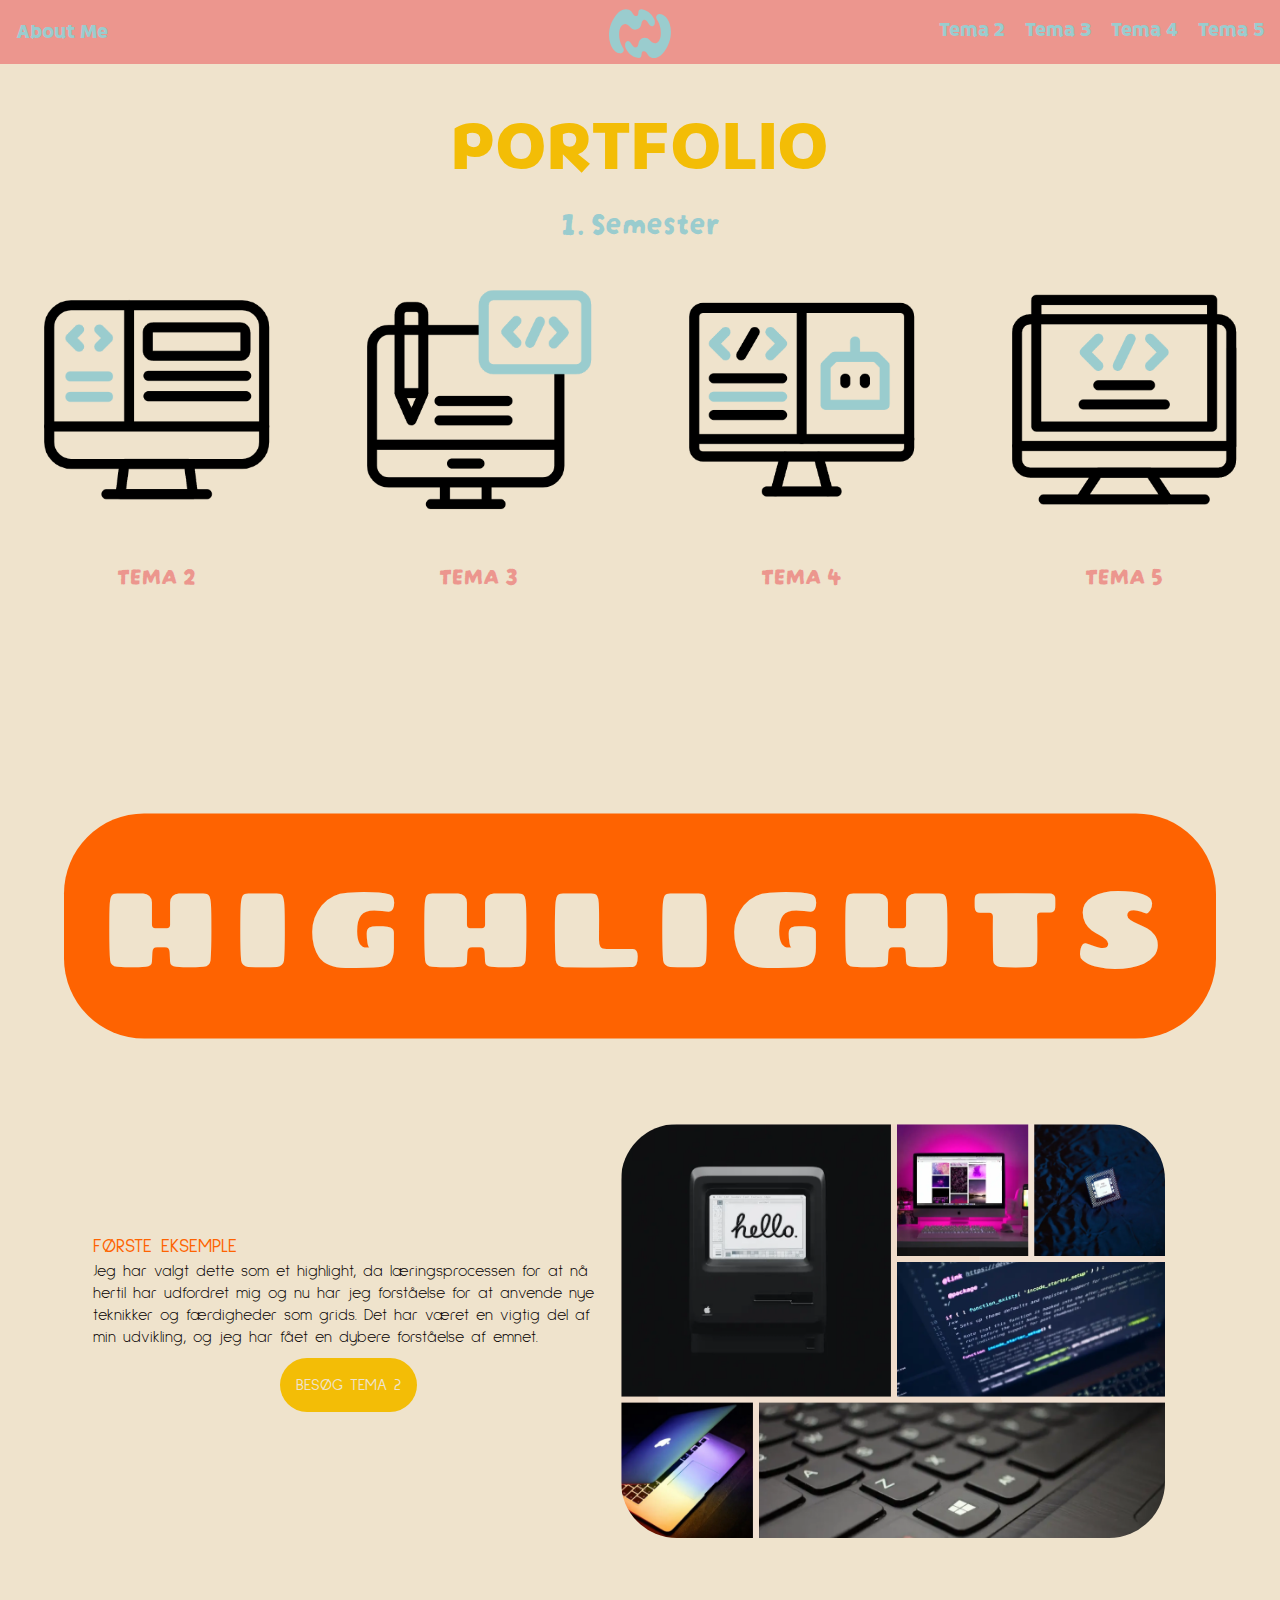
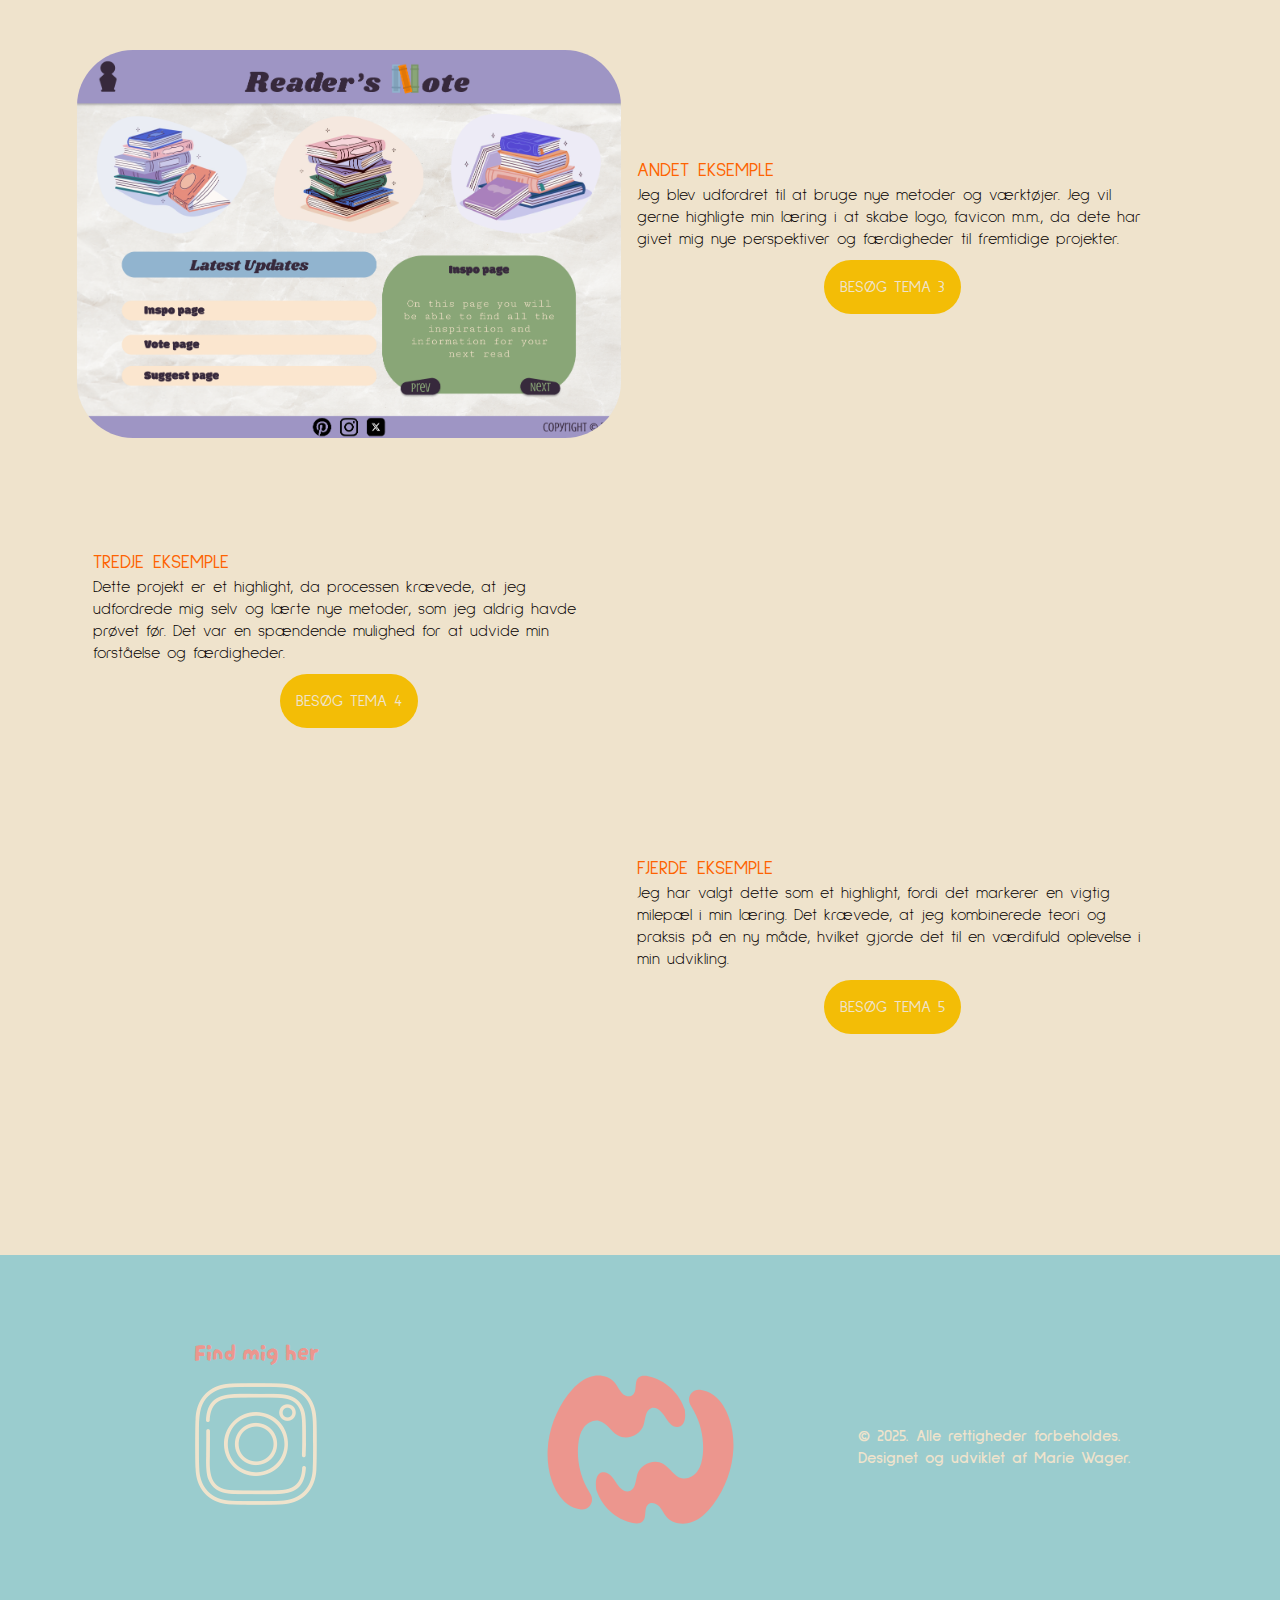
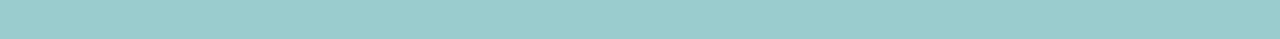
==== commit 75bd9d45: "update4" ====
--- a/index.html
+++ b/index.html
@@ -4,6 +4,10 @@
 <head>
     <meta charset="UTF-8">
     <meta name="viewport" content="width=device-width, initial-scale=1.0">
+    <link rel="apple-touch-icon" sizes="180x180" href="favicon_io/apple-touch-icon.png">
+    <link rel="icon" type="image/png" sizes="32x32" href="favicon_io/favicon-32x32.png">
+    <link rel="icon" type="image/png" sizes="16x16" href="favicon_io/favicon-16x16.png">
+    <link rel="manifest" href="/site.webmanifest">
     <link rel="preconnect" href="https://fonts.googleapis.com">
     <link rel="preconnect" href="https://fonts.gstatic.com" crossorigin>
     <link
@@ -84,25 +88,25 @@
             <div class="billede_h">
                 <div class="tekst_v">
                     <h4>FØRSTE EKSEMPLE</h4>
-                    <p>Jeg har valgt dette som et highlight, da læringsprocessen for at nå hertil har udfordret mig til
-                        at anvende nye
-                        teknikker og færdigheder. Det har været en vigtig del af min udvikling, og jeg har fået en
-                        dybere forståelse af emnet.
+                    <p>Jeg har valgt dette som et highlight, da læringsprocessen for at nå hertil har udfordret mig
+                        og nu har jeg forståelse for at anvende nye teknikker og færdigheder som grids. Det har
+                        været en vigtig del af min udvikling, og jeg har fået en dybere forståelse af emnet.
                     </p>
                     <div class="grid_knap">
                         <a class="knap" href="tema2.html">BESØG TEMA 2</a>
                     </div>
                 </div>
-                <img class="sektion_img" src="img/marie_billeder/kaffeb_u.jpg" alt="">
+                <img class="sektion_img" src="img/tema2/img4.png" alt="">
             </div>
 
             <div class="billede_v">
-                <img class="sektion_img" src="img/marie_billeder/kaffe.jpg" alt="">
+                <img class="sektion_img" src="img/tema3/forside.png" alt="">
                 <div class="tekst_h">
                     <h4>ANDET EKSEMPLE</h4>
-                    <p>Dette er et vigtigt highlight, da det var noget helt nyt, jeg skulle lære. Jeg blev udfordret til
-                        at bruge nye metoder
-                        og værktøjer, hvilket har givet mig nye perspektiver og færdigheder til fremtidige projekter.
+                    <p>Jeg blev udfordret til at bruge nye metoder og værktøjer. Jeg vil gerne highligte min læring i at
+                        skabe logo, favicon m.m.,
+                        da dete har givet mig nye perspektiver og
+                        færdigheder til fremtidige projekter.
                     </p>
 
                     <div class="grid_knap">
@@ -110,9 +114,7 @@
                     </div>
                 </div>
             </div>
-        </div>
 
-        <div class="sektion_z">
             <div class="billede_h">
                 <div class="tekst_v">
                     <h4>TREDJE EKSEMPLE</h4>
@@ -142,16 +144,16 @@
                 </div>
             </div>
         </div>
-
-
     </main>
 
     <footer>
         <div class="find_os">
             <div class="logos">
                 <div class="menu-text">Find mig her</div>
-                <a href="https://www.instagram.com/" class="instagram"><img src="img/logos/instagram.png"
-                        alt="instagram logo"></a>
+                <a class="instagram" href="https://www.instagram.com/marie_wager/">
+                    <img src="img/icon/insta_beige.png" alt="instagram logo" class="base-icon">
+                    <img src="img/icon/insta_gul.png" alt="hover logo" class="hover-icon">
+                </a>
             </div>
         </div>
 
@@ -160,7 +162,7 @@
             <img src="img/icon/gul_1.svg" alt="hover logo" class="hover-icon"></a>
 
         <div class="footer_tekst">
-            <p>&copy; 2025. Alle rettigheder forbeholdes. <br> Designet og udviklet af Marie Wager.</p>
+            <p class="p_2">&copy; 2025. Alle rettigheder forbeholdes. <br> Designet og udviklet af Marie Wager.</p>
         </div>
     </footer>
     <script src="script.js"></script>
--- a/general.css
+++ b/general.css
@@ -40,7 +40,6 @@
   font-weight: 400;
   font-style: normal;
   letter-spacing: 1.3vw;
-  margin-bottom: 1rem;
 }
 .h3_ {
   font-family: "Chango", serif;
@@ -92,7 +91,8 @@
 
 /*** icon ***/
 .icon,
-.icon2 {
+.icon2,
+.instagram {
   display: flex;
   align-items: center;
   justify-content: center;
@@ -209,9 +209,12 @@
 }
 
 .formål {
-  padding: 6%;
+  padding: 7%;
   padding-top: 1.5%;
   text-align: left;
+  padding-bottom: 0;
+  /*margin-left: 1rem;
+  margin-right: 1rem;*/
 }
 
 /** forside billede menu **/
@@ -241,6 +244,7 @@
   font-family: "Darumadrop One", serif;
   font-size: 1.5rem;
   color: var(--pink);
+  margin-bottom: 1rem;
 }
 
 .forside_menu a {
@@ -337,9 +341,9 @@
   padding-top: 1rem;
 }
 
-/* i mobile skal teksterne står ovenover billederne */
+/* i mobile skal billederne står ovenover teskten */
 .tekst_h:last-child {
-  order: -1;
+  order: 1;
 }
 
 /*** sektion billeder ***/
@@ -347,7 +351,12 @@
   position: relative;
   width: 100%;
   object-fit: cover;
-  border-radius: 4rem;
+  border-radius: 3.5rem;
+  border: 0;
+}
+
+.sektion_img:last-child {
+  order: -1;
 }
 
 /** knap **/
@@ -393,25 +402,47 @@
   min-height: 30vw;
   display: grid;
   grid-template-columns: repeat(3, 1fr);
+  margin-top: 3rem;
+  padding: 5vw;
 }
 
 .find_os {
+  display: grid;
+  padding-top: 1vw;
+
+  grid-template-rows: repeat(2, 1fr);
+  justify-content: center;
+}
+
+.instagram img {
+  position: absolute;
+  cursor: pointer;
   margin-top: 12vw;
-  margin-left: 1rem;
-  display: grid;
-  grid-template-rows: repeat(2, 1fr);
-  justify-content: center;
-}
-
-.logos {
-  cursor: pointer;
   padding-bottom: 2rem;
+  max-width: 10vw;
   gap: 1rem;
-  z-index: 1000;
-}
-.logos a:hover {
-  filter: brightness(7);
-  transition: transform 0.3s ease;
+  height: auto;
+  transition: opacity 0.3s ease;
+  display: flex;
+  align-items: center;
+  justify-content: center;
+  z-index: 1100;
+}
+
+.instagram .base-icon {
+  opacity: 1;
+}
+
+.instagram .hover-icon {
+  opacity: 0;
+}
+
+.instagram:hover .base-icon {
+  opacity: 0;
+}
+
+.instagram:hover .hover-icon {
+  opacity: 1;
 }
 
 .icon2 img {
@@ -442,9 +473,14 @@
 }
 
 .footer_tekst {
-  display: flex;
-  margin-left: 1rem;
-  align-items: center;
+  padding-left: 2vw;
+  display: flex;
+  align-items: center;
+}
+
+.p_2 {
+  color: var(--beige);
+  font-weight: bold;
 }
 
 /******  Desktop  *******/
@@ -478,7 +514,7 @@
 
   header ul li a.current-page {
     color: var(--yellow); /* Samme som hover-farve */
-    border-bottom: 2px solid var(--orange); /* Tilføj evt. en understregning */
+    border-bottom: 2px solid var(--beige); /* Tilføj evt. en understregning */
   }
 
   /*****************/
@@ -532,13 +568,16 @@
   .tekst_h,
   .tekst_v {
     padding-top: 0;
-    margin-right: 0;
+    margin-right: 1rem;
     margin-left: 1rem;
   }
 
   /** flytter teksterne til zigzag mønster**/
   .tekst_h:last-child {
-    order: 1;
+    order: 0;
+  }
+  .sektion_img:last-child {
+    order: 0;
   }
 
   /*** footer ***/
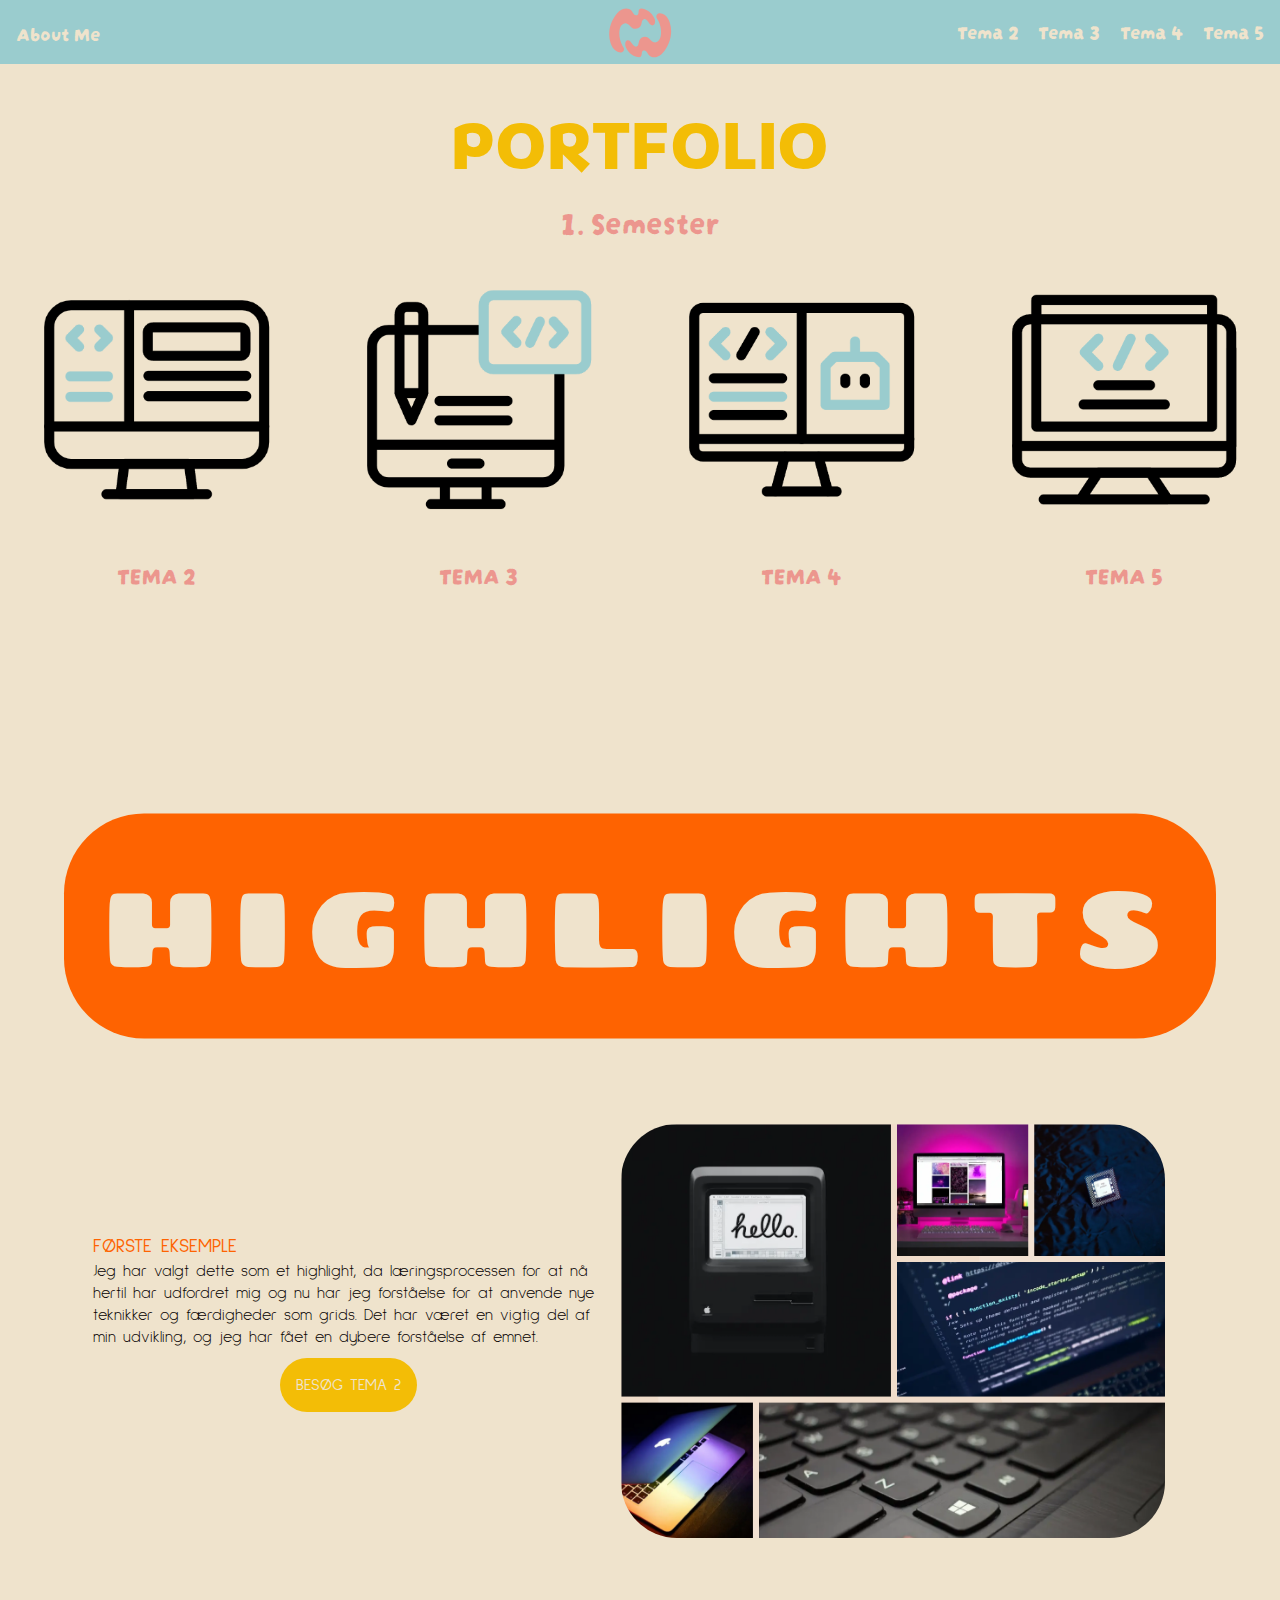
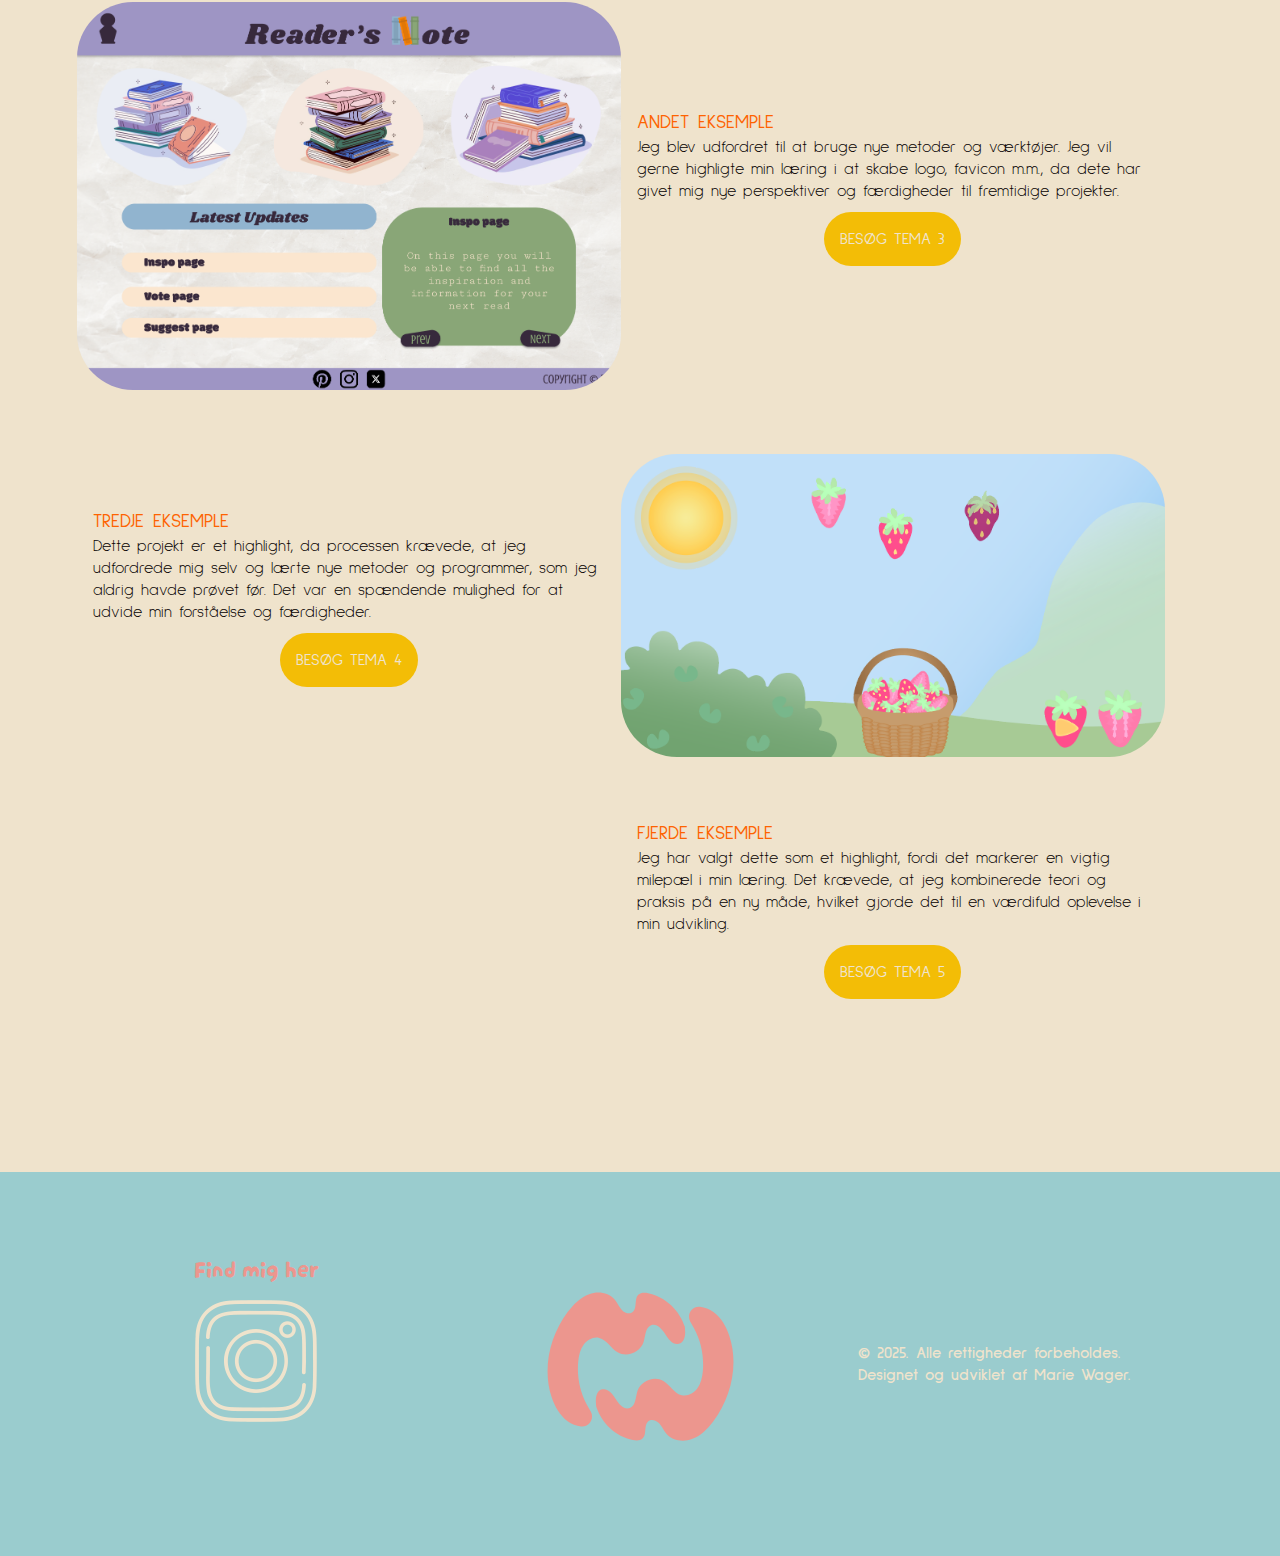
==== commit 12351faf: "update5" ====
--- a/index.html
+++ b/index.html
@@ -25,7 +25,7 @@
         </ul>
 
         <a class="icon" href="index.html">
-            <img src="img/icon/blå_1.svg" alt="logo" class="base-icon">
+            <img src="img/icon/pink_1.svg" alt="logo" class="base-icon">
             <img src="img/icon/gul_1.svg" alt="hover logo" class="hover-icon"></a>
 
         <ul id="menuList2">
@@ -119,14 +119,14 @@
                 <div class="tekst_v">
                     <h4>TREDJE EKSEMPLE</h4>
                     <p>Dette projekt er et highlight, da processen krævede, at jeg udfordrede mig selv og lærte nye
-                        metoder, som jeg aldrig
+                        metoder og programmer, som jeg aldrig
                         havde prøvet før. Det var en spændende mulighed for at udvide min forståelse og færdigheder.
                     </p>
                     <div class="grid_knap">
                         <a class="knap" href="tema4.html">BESØG TEMA 4</a>
                     </div>
                 </div>
-                <img class="sektion_img" src="img/marie_billeder/kaffeb_u.jpg" alt="">
+                <img class="sektion_img" src="img/tema4/game.png" alt="">
             </div>
 
             <div class="billede_v">
--- a/general.css
+++ b/general.css
@@ -32,7 +32,7 @@
   font-family: "Darumadrop One", serif;
   font-weight: 400;
   font-style: normal;
-  color: var(--blue);
+  color: var(--pink);
   font-size: 200%;
 }
 h3 {
@@ -50,8 +50,10 @@
   background-color: var(--orange);
   color: var(--beige);
   padding: 1rem;
-  margin-left: 2rem;
-  margin-right: 2rem;
+  margin-top: 4vw;
+  margin-left: 12vw;
+  margin-right: 12vw;
+  margin-bottom: 10px;
 }
 h4 {
   font-family: "Sulphur Point", serif;
@@ -73,16 +75,17 @@
   justify-content: center;
   align-items: center;
   position: relative;
-  background-color: var(--pink);
+  background-color: var(--blue);
+  color: var(--beige);
   justify-content: space-between;
-  font-family: "Braah One", serif;
+  font-family: "Darumadrop One", serif;
   padding: 2rem;
   flex-direction: column;
 }
 
 header ul li a {
   text-decoration: none;
-  color: var(--blue);
+  color: var(--beige);
   font-size: 125%;
 }
 header ul li a:hover {
@@ -144,7 +147,7 @@
 .burger-menu span {
   display: block;
   height: 3px;
-  background-color: var(--blue);
+  background-color: var(--beige);
   border-radius: 2px;
   transition: 0.3s;
 }
@@ -177,7 +180,7 @@
   width: 100vw;
   height: 100vh;
   z-index: 1000;
-  background-color: var(--pink); /* Baggrundsfarve */
+  background-color: var(--blue); /* Baggrundsfarve */
 }
 
 #menuList2 {
@@ -190,12 +193,12 @@
   left: 0;
   width: 100vw;
   height: 100vw;
-  background-color: var(--pink);
+  background-color: var(--blue);
   z-index: 1000;
   gap: 20px;
   text-decoration: none;
   list-style: none;
-  color: var(--blue);
+  color: var(--pink);
 }
 
 /** body **/
@@ -213,8 +216,6 @@
   padding-top: 1.5%;
   text-align: left;
   padding-bottom: 0;
-  /*margin-left: 1rem;
-  margin-right: 1rem;*/
 }
 
 /** forside billede menu **/
@@ -258,7 +259,6 @@
   left: 0;
   width: 100%;
   height: 100%;
-  color: var(--pink);
   display: flex;
   justify-content: center;
   align-items: center;
@@ -359,8 +359,45 @@
   order: -1;
 }
 
+/** animation på lottifile**/
+.ani-section {
+  position: relative;
+  display: flex;
+  justify-content: center;
+  box-sizing: border-box;
+  align-items: center;
+  width: 100%;
+  overflow: hidden;
+}
+
+.ani {
+  position: absolute;
+  animation-name: falling_kf;
+  animation-duration: 8s;
+  animation-iteration-count: infinite;
+  animation-timing-function: linear;
+  z-index: 1000;
+}
+
+@keyframes falling_kf {
+  0% {
+    transform: translate(-200%, -200px);
+  }
+  100% {
+    transform: translate(500%, 165%);
+  }
+}
+
+/** sektion skift **/
+.sektion_skift {
+  width: 100%;
+  height: 12vw;
+  background-color: var(--blue);
+}
+
 /** knap **/
-.grid_knap {
+.grid_knap,
+.visit_site {
   display: flex;
   justify-content: center;
   padding-bottom: 1rem;
@@ -394,6 +431,33 @@
 
 .about_tekst {
   padding: 6vw;
+  padding-top: 3vw;
+}
+
+/**** besøg site knap ****/
+.visit {
+  margin-left: 32vw;
+  margin-right: 32vw;
+  margin-bottom: 6vw;
+}
+
+.visit_site {
+  font-family: "Sulphur Point", serif;
+  font-weight: 400;
+  font-style: normal;
+  color: var(--beige);
+  background-color: var(--yellow);
+  text-align: center;
+  padding: 1rem;
+  cursor: pointer;
+  text-decoration: none;
+  border-radius: 3rem;
+}
+/***hover***/
+.visit_site:hover {
+  background-color: var(--pink);
+  color: var(--beige);
+  transition: color 1s ease-in;
 }
 
 /*******Footer******/
@@ -485,6 +549,10 @@
 
 /******  Desktop  *******/
 @media (min-width: 800px) {
+  .h3_ {
+    margin-left: 18vw;
+    margin-right: 18vw;
+  }
   /**** burger menu ****/
   .burger-menu {
     display: none;
@@ -500,12 +568,7 @@
 
   header ul li a {
     text-decoration: none;
-    color: var(--blue);
     font-size: 125%;
-  }
-
-  header ul li a:hover {
-    color: var(--yellow);
   }
 
   header .logo {
@@ -513,8 +576,7 @@
   }
 
   header ul li a.current-page {
-    color: var(--yellow); /* Samme som hover-farve */
-    border-bottom: 2px solid var(--beige); /* Tilføj evt. en understregning */
+    border-bottom: 2px solid var(--pink); /* Tilføj evt. en understregning */
   }
 
   /*****************/
@@ -529,6 +591,11 @@
 
   .high_lights {
     top: 70%;
+  }
+
+  /** about side**/
+  .about_tekst {
+    padding-bottom: 3vw;
   }
 
   /** menuerne **/
@@ -561,7 +628,7 @@
     display: grid;
     grid-template-columns: repeat(2, 1fr);
     margin-left: 0;
-    margin-bottom: 5rem;
+    margin-bottom: 2rem;
     max-width: 85vw;
   }
 
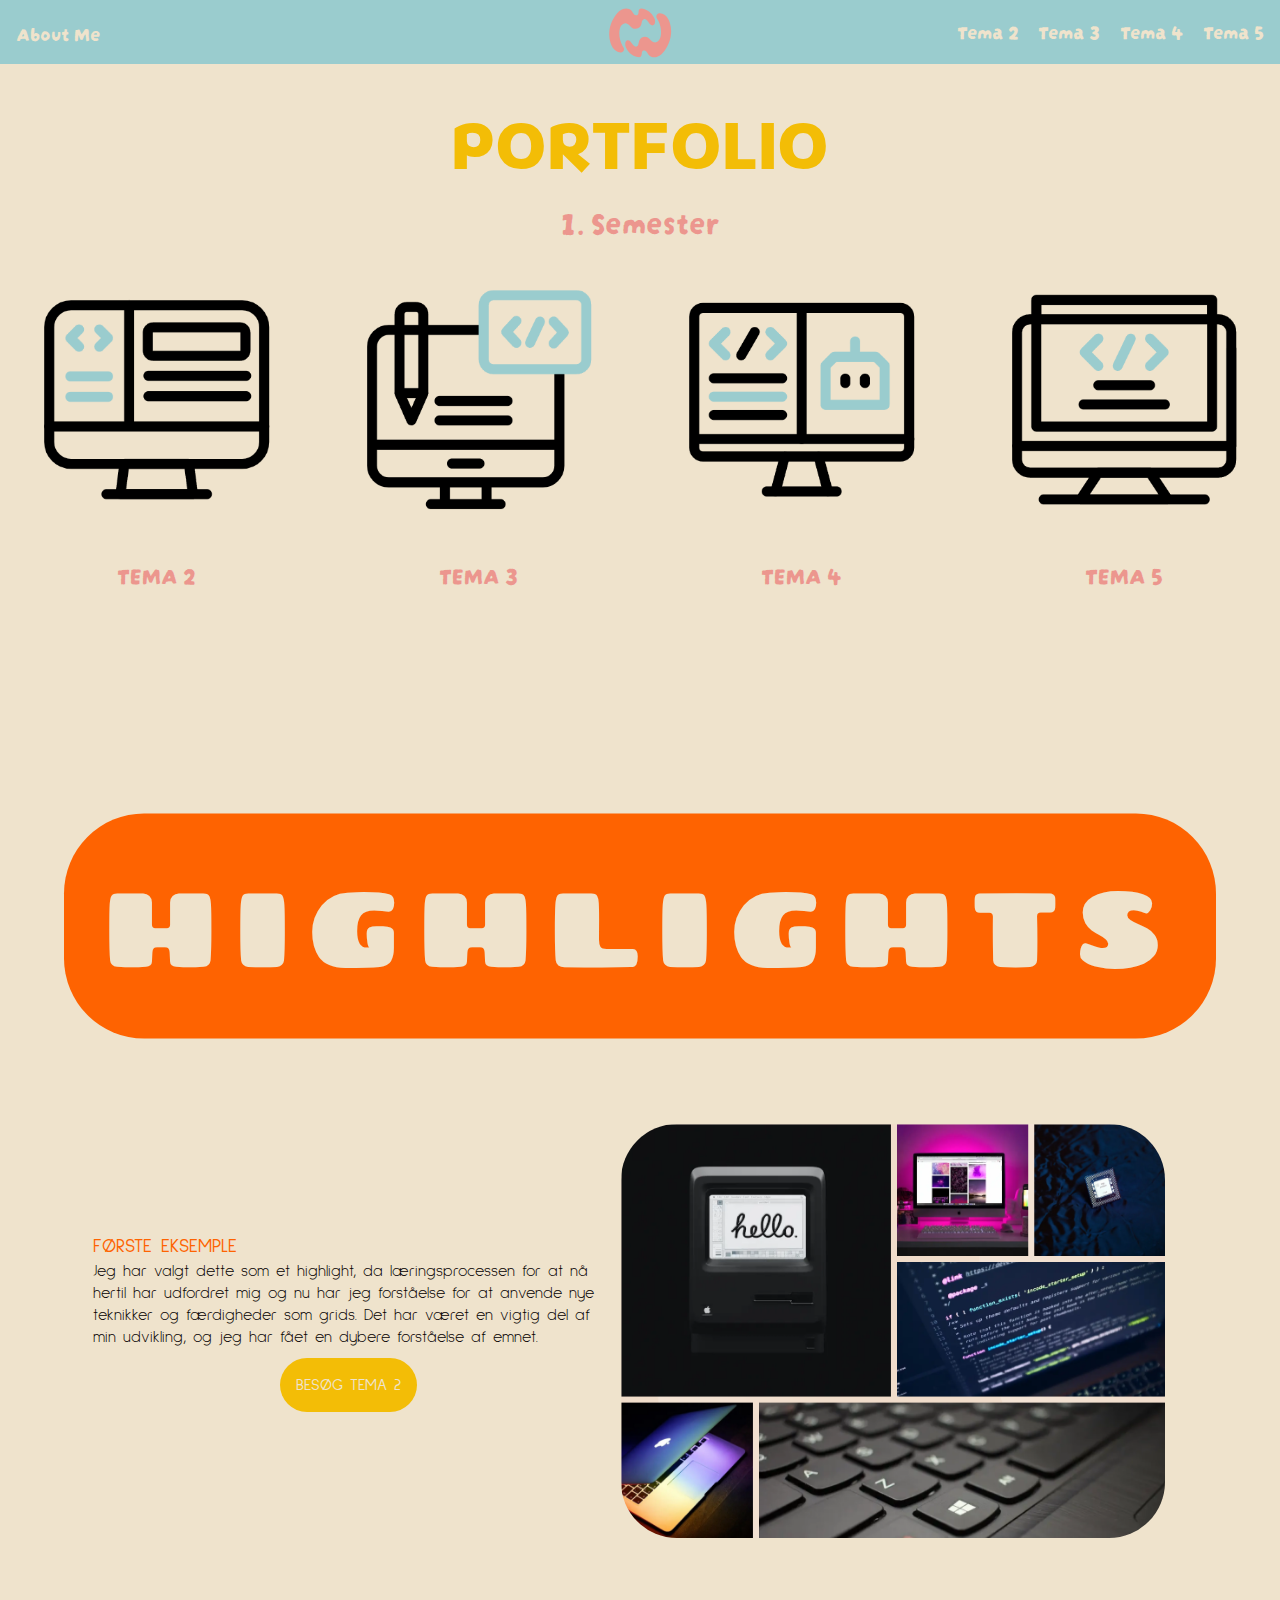
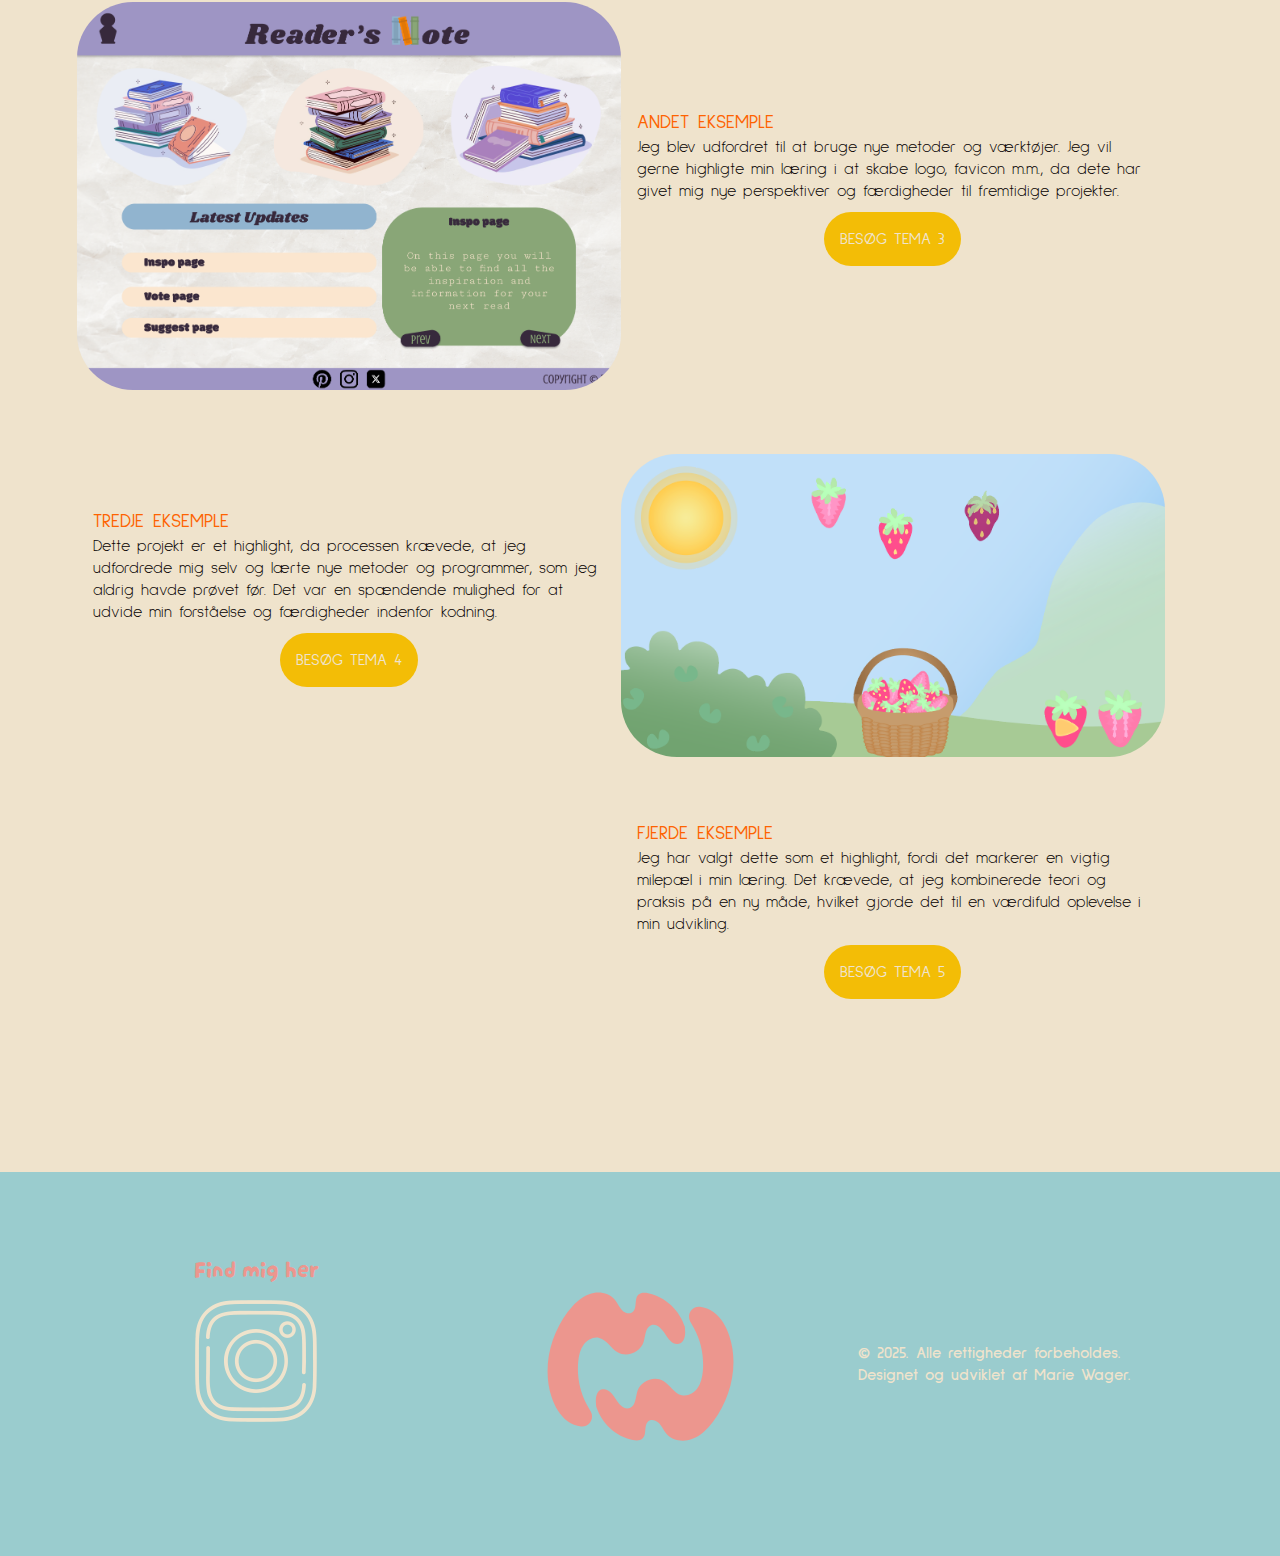
==== commit 535d2773: "update6" ====
--- a/index.html
+++ b/index.html
@@ -120,7 +120,8 @@
                     <h4>TREDJE EKSEMPLE</h4>
                     <p>Dette projekt er et highlight, da processen krævede, at jeg udfordrede mig selv og lærte nye
                         metoder og programmer, som jeg aldrig
-                        havde prøvet før. Det var en spændende mulighed for at udvide min forståelse og færdigheder.
+                        havde prøvet før. Det var en spændende mulighed for at udvide min forståelse og færdigheder
+                        indenfor kodning.
                     </p>
                     <div class="grid_knap">
                         <a class="knap" href="tema4.html">BESØG TEMA 4</a>
--- a/general.css
+++ b/general.css
@@ -359,8 +359,9 @@
   order: -1;
 }
 
-/** animation på lottifile**/
-.ani-section {
+/** animation og lottifile**/
+.ani-section,
+.lottie-sektion {
   position: relative;
   display: flex;
   justify-content: center;
@@ -377,6 +378,16 @@
   animation-iteration-count: infinite;
   animation-timing-function: linear;
   z-index: 1000;
+}
+
+.ani-section,
+.lottie-sektion:last-child {
+  order: -1;
+}
+
+/**** lottie****/
+.lottie {
+  position: absolute;
 }
 
 @keyframes falling_kf {
@@ -647,6 +658,11 @@
     order: 0;
   }
 
+  .ani-section,
+  .lottie-sektion:last-child {
+    order: 0;
+  }
+
   /*** footer ***/
   .icon2 img {
     position: absolute;
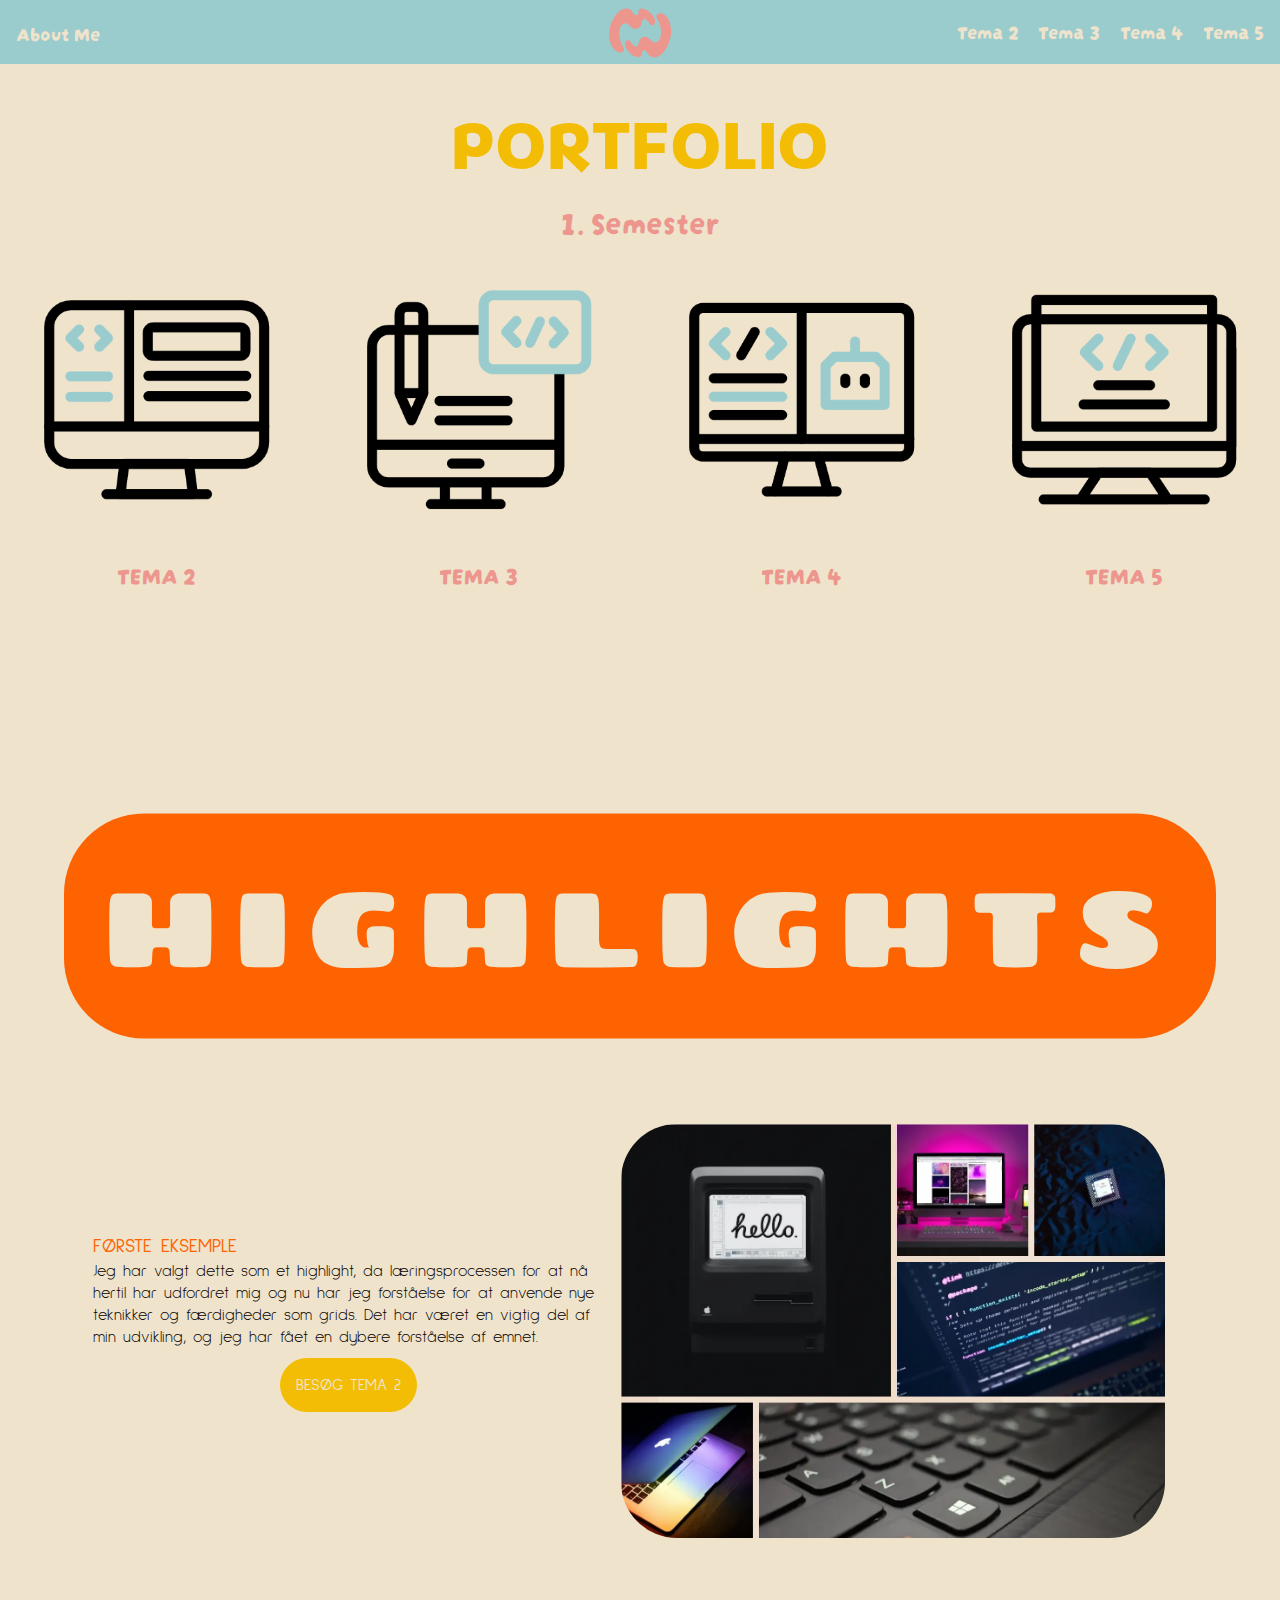
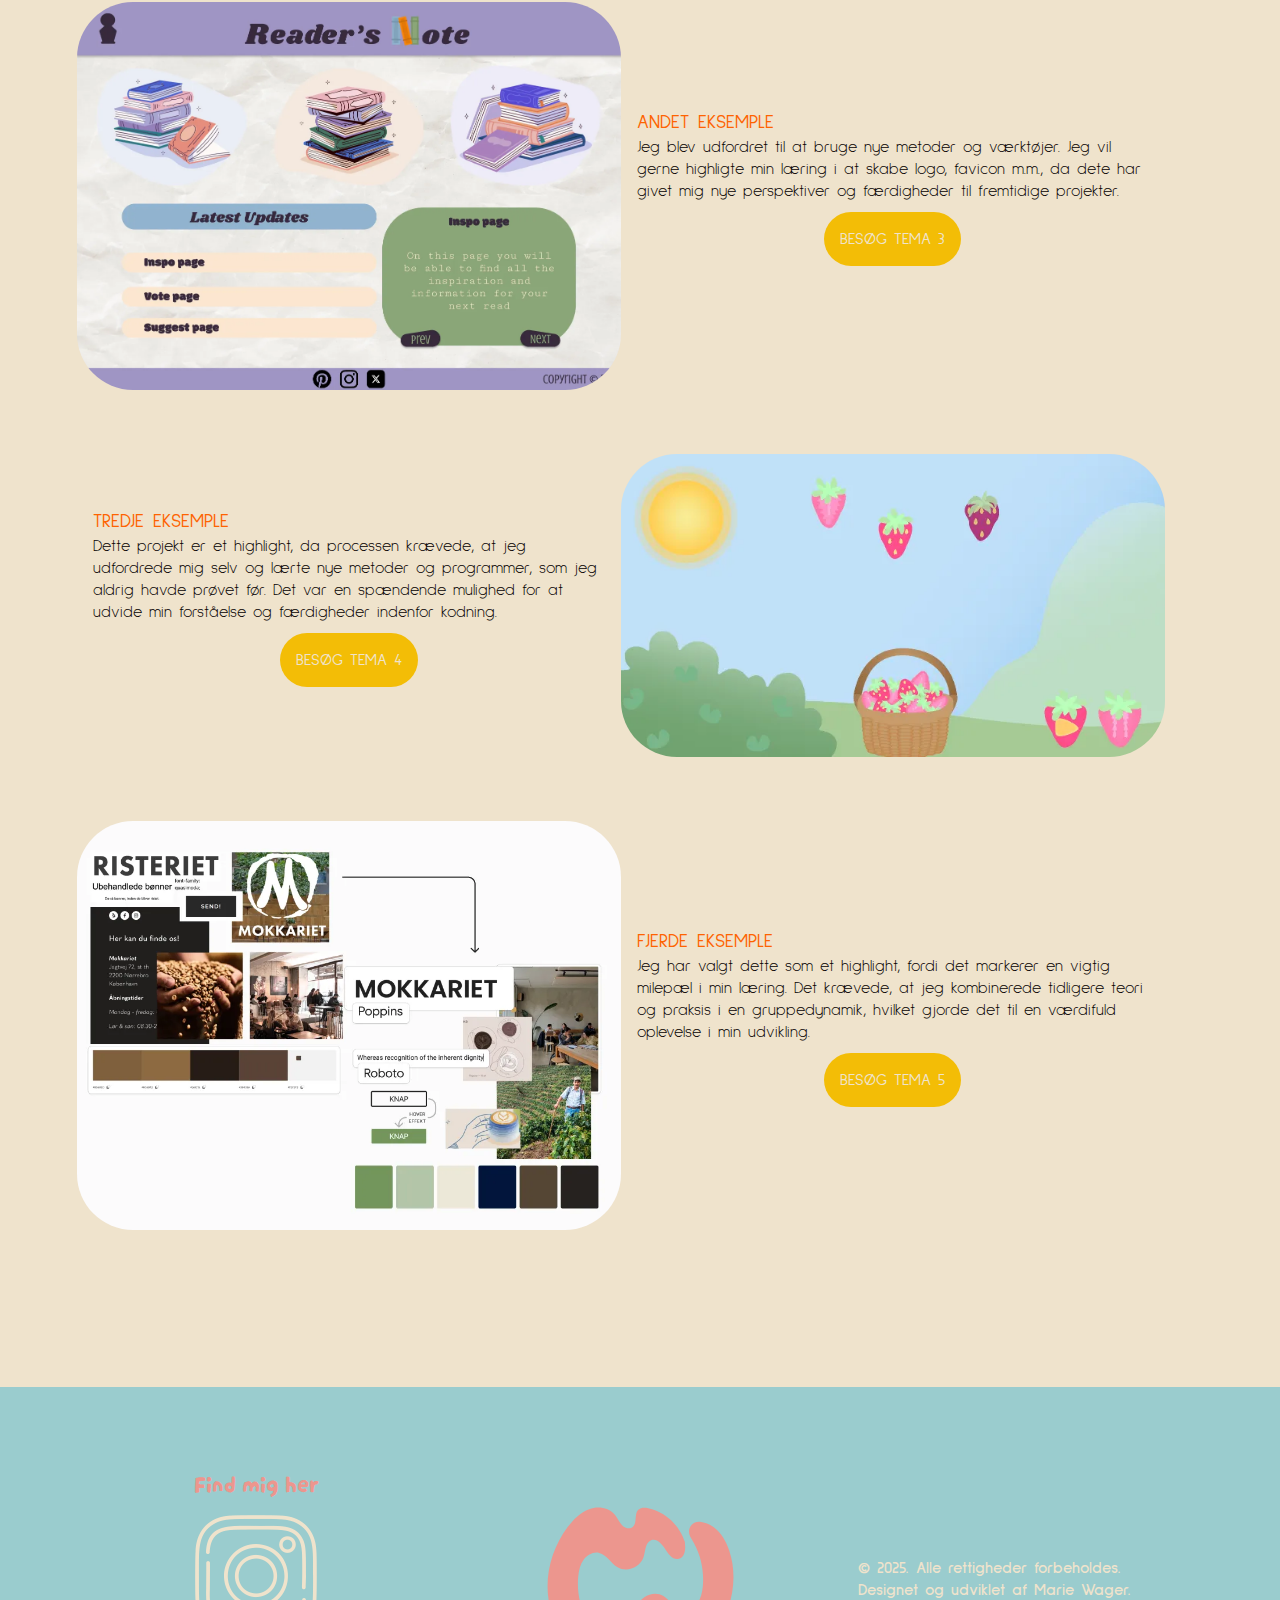
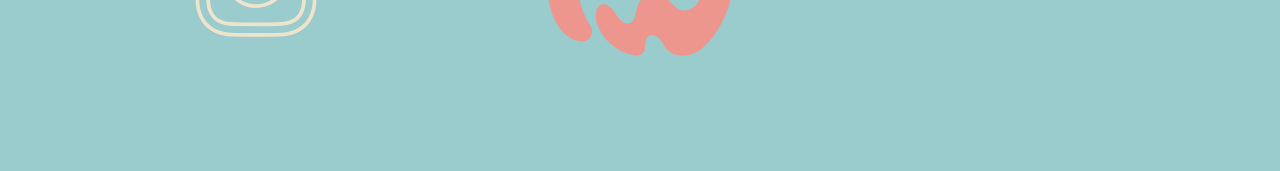
==== commit 19cd6e45: "update8" ====
--- a/index.html
+++ b/index.html
@@ -96,11 +96,11 @@
                         <a class="knap" href="tema2.html">BESØG TEMA 2</a>
                     </div>
                 </div>
-                <img class="sektion_img" src="img/tema2/img4.png" alt="">
+                <img class="sektion_img" src="img/tema2/img3.webp" alt="">
             </div>
 
             <div class="billede_v">
-                <img class="sektion_img" src="img/tema3/forside.png" alt="">
+                <img class="sektion_img" src="img/tema3/forside.webp" alt="">
                 <div class="tekst_h">
                     <h4>ANDET EKSEMPLE</h4>
                     <p>Jeg blev udfordret til at bruge nye metoder og værktøjer. Jeg vil gerne highligte min læring i at
@@ -127,16 +127,17 @@
                         <a class="knap" href="tema4.html">BESØG TEMA 4</a>
                     </div>
                 </div>
-                <img class="sektion_img" src="img/tema4/game.png" alt="">
+                <img class="sektion_img" src="img/tema4/game.webp" alt="">
             </div>
 
             <div class="billede_v">
-                <img class="sektion_img" src="img/marie_billeder/kaffe.jpg" alt="">
+                <img class="sektion_img" src="img/tema5/mok_style.webp" alt="">
                 <div class="tekst_h">
                     <h4>FJERDE EKSEMPLE</h4>
                     <p>Jeg har valgt dette som et highlight, fordi det markerer en vigtig milepæl i min læring. Det
                         krævede, at jeg kombinerede
-                        teori og praksis på en ny måde, hvilket gjorde det til en værdifuld oplevelse i min udvikling.
+                        tidligere teori og praksis i en gruppedynamik, hvilket gjorde det til en værdifuld oplevelse i
+                        min udvikling.
                     </p>
 
                     <div class="grid_knap">
--- a/general.css
+++ b/general.css
@@ -53,7 +53,8 @@
   margin-top: 4vw;
   margin-left: 12vw;
   margin-right: 12vw;
-  margin-bottom: 10px;
+  margin-bottom: 8vw;
+  letter-spacing: 1.3vw;
 }
 h4 {
   font-family: "Sulphur Point", serif;
@@ -563,6 +564,7 @@
   .h3_ {
     margin-left: 18vw;
     margin-right: 18vw;
+    margin-bottom: 4vw;
   }
   /**** burger menu ****/
   .burger-menu {
